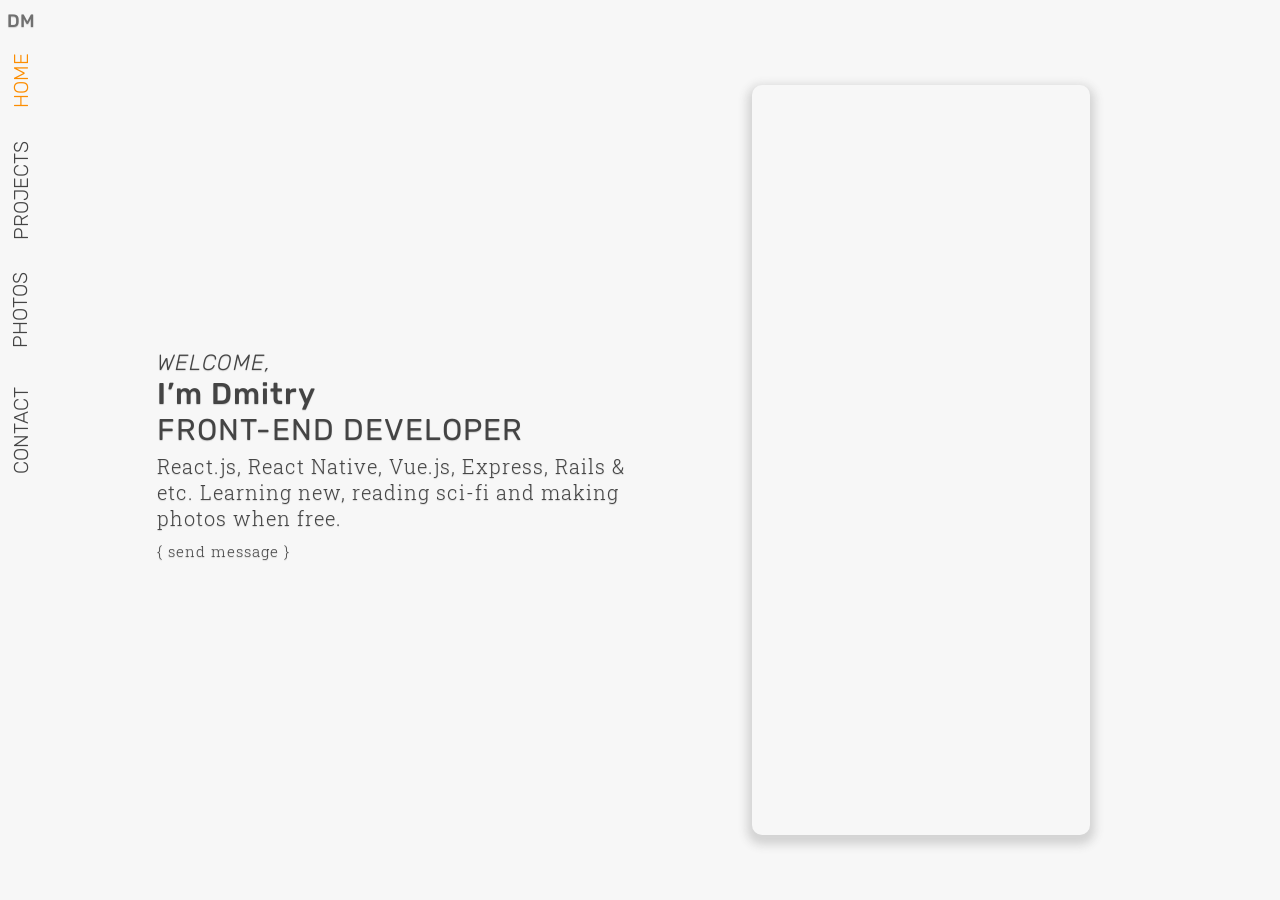
==== index.html @ 19568877 "v2 REVISION D - reporter address fix" ====
<!doctype html><html lang="en"><head><link rel="manifest" href="/manifest.json"/><meta charset="utf-8"/><meta http-equiv="X-UA-Compatible" content="IE=edge"/><meta name="theme-color" content="#F7F7F7"/><meta name="viewport" content="width=device-width,initial-scale=1"/><title>Dmitry Melnikov // home</title><meta name="description" content="Dmitry Melnikov, Front End Developer, web/mobile development using React, React Native, TypeScript, MongoDB, Ruby, Rails, Vue.js, SCSS & etc. Learning something new, reading and make photos when free."/><meta property="og:url" content="https://melnikov.dev"/><meta property="og:type" content="website"/><meta property="og:title" content="Dmitry Melnikov | Front End Developer"/><meta property="og:image" content="https://res.cloudinary.com/diciu4xpu/image/upload/v1565725004/home/v2/home__banner.jpg"/><meta property="og:description" content="Dmitry Melnikov, Front End Developer, web/mobile development using React, React Native, TypeScript, MongoDB, Ruby, Rails, Vue.js, SCSS & etc. Learning something new, reading and make photos when free."/><meta property="og:site_name" content="Dmitry Melnikov | Front End Developer"/><meta name="twitter:card" content="https://res.cloudinary.com/diciu4xpu/image/upload/v1565725004/home/v2/home__banner.jpg"/><meta name="twitter:site" content="@melnikov_dm"/><meta name="twitter:title" content="Dmitry Melnikov | Front End Developer"/><meta name="twitter:description" content="Dmitry Melnikov, Front End Developer, web/mobile development using React, React Native, TypeScript, MongoDB, Ruby, Rails, Vue.js, SCSS & etc. Learning something new, reading and make photos when free."/><meta name="twitter:creator" content="@melnikov_dm"/><meta name="twitter:image:src" content="https://res.cloudinary.com/diciu4xpu/image/upload/v1565725004/home/v2/home__banner.jpg"/><link rel="shortcut icon" href="https://res.cloudinary.com/diciu4xpu/image/upload/v1555406286/home/favicons/v2/favicon.ico"/><link rel="icon" type="image/x-icon" sizes="16x16 32x32" href="https://res.cloudinary.com/diciu4xpu/image/upload/v1555406286/home/favicons/v2/favicon.ico"/><link rel="icon" sizes="192x192" href="https://res.cloudinary.com/diciu4xpu/image/upload/v1555406286/home/favicons/v2/favicon-192.png"/><link rel="apple-touch-icon" sizes="180x180" href="https://res.cloudinary.com/diciu4xpu/image/upload/v1555406286/home/favicons/v2/favicon-180-precomposed.png"/><meta name="msapplication-TileColor" content="#FFFFFF"/><meta name="msapplication-TileImage" content="https://res.cloudinary.com/diciu4xpu/image/upload/v1555406286/home/favicons/v2/favicon-144-precomposed.png"/></head><body><noscript>This is a web app, that requires JavaScript to run. Please, enable it in your browser. Thank you.</noscript><div id="app"></div><script>!function(e){function r(r){for(var n,l,f=r[0],i=r[1],a=r[2],c=0,s=[];c<f.length;c++)l=f[c],Object.prototype.hasOwnProperty.call(o,l)&&o[l]&&s.push(o[l][0]),o[l]=0;for(n in i)Object.prototype.hasOwnProperty.call(i,n)&&(e[n]=i[n]);for(p&&p(r);s.length;)s.shift()();return u.push.apply(u,a||[]),t()}function t(){for(var e,r=0;r<u.length;r++){for(var t=u[r],n=!0,f=1;f<t.length;f++){var i=t[f];0!==o[i]&&(n=!1)}n&&(u.splice(r--,1),e=l(l.s=t[0]))}return e}var n={},o={1:0},u=[];function l(r){if(n[r])return n[r].exports;var t=n[r]={i:r,l:!1,exports:{}};return e[r].call(t.exports,t,t.exports,l),t.l=!0,t.exports}l.m=e,l.c=n,l.d=function(e,r,t){l.o(e,r)||Object.defineProperty(e,r,{enumerable:!0,get:t})},l.r=function(e){"undefined"!=typeof Symbol&&Symbol.toStringTag&&Object.defineProperty(e,Symbol.toStringTag,{value:"Module"}),Object.defineProperty(e,"__esModule",{value:!0})},l.t=function(e,r){if(1&r&&(e=l(e)),8&r)return e;if(4&r&&"object"==typeof e&&e&&e.__esModule)return e;var t=Object.create(null);if(l.r(t),Object.defineProperty(t,"default",{enumerable:!0,value:e}),2&r&&"string"!=typeof e)for(var n in e)l.d(t,n,function(r){return e[r]}.bind(null,n));return t},l.n=function(e){var r=e&&e.__esModule?function(){return e.default}:function(){return e};return l.d(r,"a",r),r},l.o=function(e,r){return Object.prototype.hasOwnProperty.call(e,r)},l.p="/";var f=this["webpackJsonphome-v2"]=this["webpackJsonphome-v2"]||[],i=f.push.bind(f);f.push=r,f=f.slice();for(var a=0;a<f.length;a++)r(f[a]);var p=i;t()}([])</script><script src="/static/js/2.93d5a03e.chunk.js"></script><script src="/static/js/main.2c1c235c.chunk.js"></script></body></html>
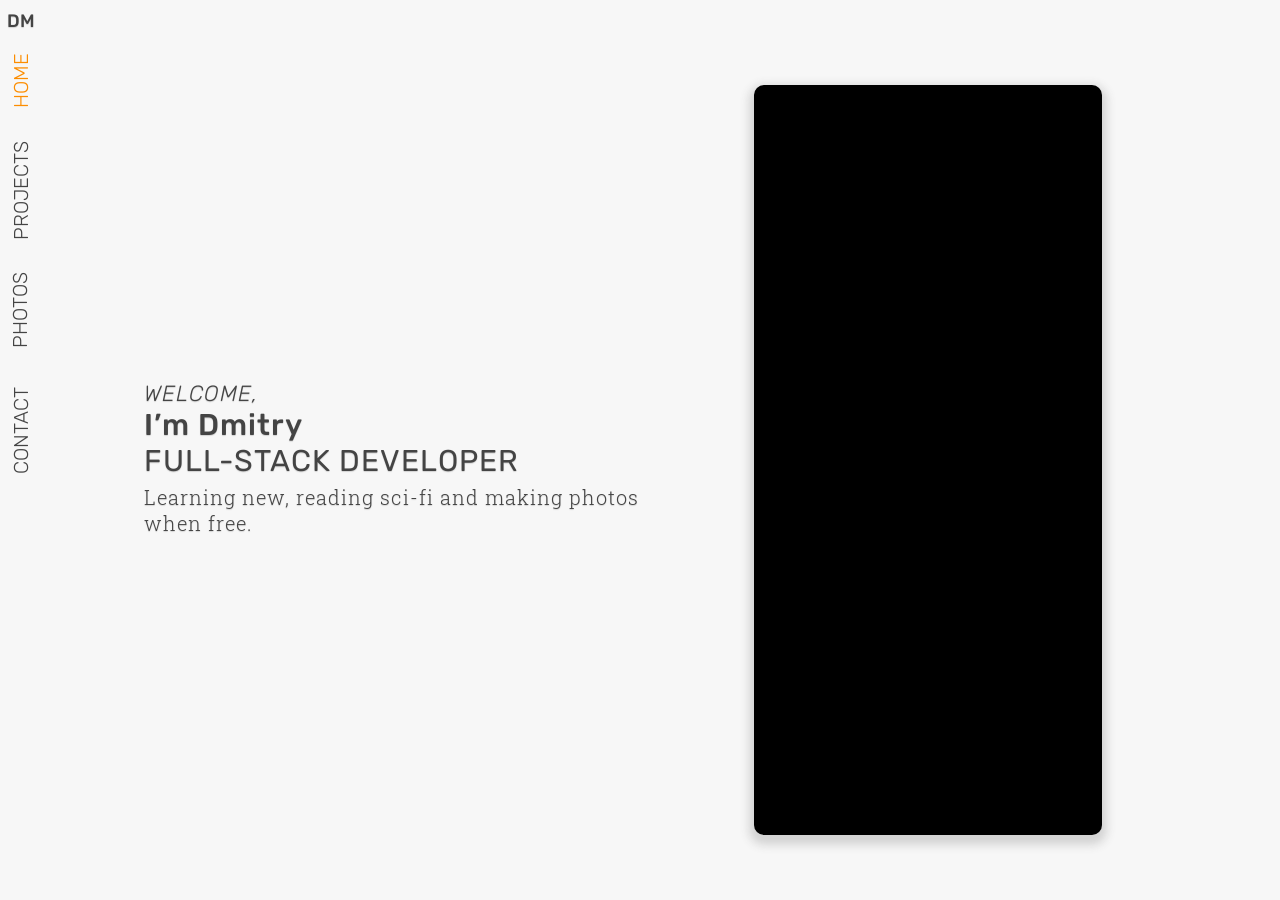
==== commit 000afcc8: "Update" ====
--- a/index.html
+++ b/index.html
@@ -1 +1,115 @@
-<!doctype html><html lang="en"><head><link rel="manifest" href="/manifest.json"/><meta charset="utf-8"/><meta http-equiv="X-UA-Compatible" content="IE=edge"/><meta name="theme-color" content="#F7F7F7"/><meta name="viewport" content="width=device-width,initial-scale=1"/><title>Dmitry Melnikov // home</title><meta name="description" content="Dmitry Melnikov, Front End Developer, web/mobile development using React, React Native, TypeScript, MongoDB, Ruby, Rails, Vue.js, SCSS & etc. Learning something new, reading and make photos when free."/><meta property="og:url" content="https://melnikov.dev"/><meta property="og:type" content="website"/><meta property="og:title" content="Dmitry Melnikov | Front End Developer"/><meta property="og:image" content="https://res.cloudinary.com/diciu4xpu/image/upload/v1565725004/home/v2/home__banner.jpg"/><meta property="og:description" content="Dmitry Melnikov, Front End Developer, web/mobile development using React, React Native, TypeScript, MongoDB, Ruby, Rails, Vue.js, SCSS & etc. Learning something new, reading and make photos when free."/><meta property="og:site_name" content="Dmitry Melnikov | Front End Developer"/><meta name="twitter:card" content="https://res.cloudinary.com/diciu4xpu/image/upload/v1565725004/home/v2/home__banner.jpg"/><meta name="twitter:site" content="@melnikov_dm"/><meta name="twitter:title" content="Dmitry Melnikov | Front End Developer"/><meta name="twitter:description" content="Dmitry Melnikov, Front End Developer, web/mobile development using React, React Native, TypeScript, MongoDB, Ruby, Rails, Vue.js, SCSS & etc. Learning something new, reading and make photos when free."/><meta name="twitter:creator" content="@melnikov_dm"/><meta name="twitter:image:src" content="https://res.cloudinary.com/diciu4xpu/image/upload/v1565725004/home/v2/home__banner.jpg"/><link rel="shortcut icon" href="https://res.cloudinary.com/diciu4xpu/image/upload/v1555406286/home/favicons/v2/favicon.ico"/><link rel="icon" type="image/x-icon" sizes="16x16 32x32" href="https://res.cloudinary.com/diciu4xpu/image/upload/v1555406286/home/favicons/v2/favicon.ico"/><link rel="icon" sizes="192x192" href="https://res.cloudinary.com/diciu4xpu/image/upload/v1555406286/home/favicons/v2/favicon-192.png"/><link rel="apple-touch-icon" sizes="180x180" href="https://res.cloudinary.com/diciu4xpu/image/upload/v1555406286/home/favicons/v2/favicon-180-precomposed.png"/><meta name="msapplication-TileColor" content="#FFFFFF"/><meta name="msapplication-TileImage" content="https://res.cloudinary.com/diciu4xpu/image/upload/v1555406286/home/favicons/v2/favicon-144-precomposed.png"/></head><body><noscript>This is a web app, that requires JavaScript to run. Please, enable it in your browser. Thank you.</noscript><div id="app"></div><script>!function(e){function r(r){for(var n,l,f=r[0],i=r[1],a=r[2],c=0,s=[];c<f.length;c++)l=f[c],Object.prototype.hasOwnProperty.call(o,l)&&o[l]&&s.push(o[l][0]),o[l]=0;for(n in i)Object.prototype.hasOwnProperty.call(i,n)&&(e[n]=i[n]);for(p&&p(r);s.length;)s.shift()();return u.push.apply(u,a||[]),t()}function t(){for(var e,r=0;r<u.length;r++){for(var t=u[r],n=!0,f=1;f<t.length;f++){var i=t[f];0!==o[i]&&(n=!1)}n&&(u.splice(r--,1),e=l(l.s=t[0]))}return e}var n={},o={1:0},u=[];function l(r){if(n[r])return n[r].exports;var t=n[r]={i:r,l:!1,exports:{}};return e[r].call(t.exports,t,t.exports,l),t.l=!0,t.exports}l.m=e,l.c=n,l.d=function(e,r,t){l.o(e,r)||Object.defineProperty(e,r,{enumerable:!0,get:t})},l.r=function(e){"undefined"!=typeof Symbol&&Symbol.toStringTag&&Object.defineProperty(e,Symbol.toStringTag,{value:"Module"}),Object.defineProperty(e,"__esModule",{value:!0})},l.t=function(e,r){if(1&r&&(e=l(e)),8&r)return e;if(4&r&&"object"==typeof e&&e&&e.__esModule)return e;var t=Object.create(null);if(l.r(t),Object.defineProperty(t,"default",{enumerable:!0,value:e}),2&r&&"string"!=typeof e)for(var n in e)l.d(t,n,function(r){return e[r]}.bind(null,n));return t},l.n=function(e){var r=e&&e.__esModule?function(){return e.default}:function(){return e};return l.d(r,"a",r),r},l.o=function(e,r){return Object.prototype.hasOwnProperty.call(e,r)},l.p="/";var f=this["webpackJsonphome-v2"]=this["webpackJsonphome-v2"]||[],i=f.push.bind(f);f.push=r,f=f.slice();for(var a=0;a<f.length;a++)r(f[a]);var p=i;t()}([])</script><script src="/static/js/2.93d5a03e.chunk.js"></script><script src="/static/js/main.2c1c235c.chunk.js"></script></body></html>+<!DOCTYPE html>
+<html lang="en">
+  <head>
+    <link rel="manifest" href="[data-uri]" />
+    <meta charset="utf-8" />
+    <meta http-equiv="X-UA-Compatible" content="IE=edge" />
+    <meta name="theme-color" content="#F7F7F7" />
+    <meta name="viewport" content="width=device-width,initial-scale=1.0" />
+    <title>Dmitry Melnikov // home</title>
+    <meta
+      name="description"
+      content="Dmitry Melnikov, Front End Developer, web/mobile development using React, React Native, TypeScript, MongoDB, Ruby, Rails, Vue.js, SCSS & etc. Learning something new, reading and make photos when free."
+    />
+    <meta property="og:url" content="https://melnikov.dev" />
+    <meta property="og:type" content="website" />
+    <meta property="og:title" content="Dmitry Melnikov | Front End Developer" />
+    <meta
+      property="og:image"
+      content="https://res.cloudinary.com/diciu4xpu/image/upload/v1565725004/home/v2/home__banner.jpg"
+    />
+    <meta
+      property="og:description"
+      content="Dmitry Melnikov, Front End Developer, web/mobile development using React, React Native, TypeScript, MongoDB, Ruby, Rails, Vue.js, SCSS & etc. Learning something new, reading and make photos when free."
+    />
+    <meta
+      property="og:site_name"
+      content="Dmitry Melnikov | Front End Developer"
+    />
+    <meta
+      name="twitter:card"
+      content="https://res.cloudinary.com/diciu4xpu/image/upload/v1565725004/home/v2/home__banner.jpg"
+    />
+    <meta name="twitter:site" content="@melnikov_dm" />
+    <meta
+      name="twitter:title"
+      content="Dmitry Melnikov | Front End Developer"
+    />
+    <meta
+      name="twitter:description"
+      content="Dmitry Melnikov, Front End Developer, web/mobile development using React, React Native, TypeScript, MongoDB, Ruby, Rails, Vue.js, SCSS & etc. Learning something new, reading and make photos when free."
+    />
+    <meta name="twitter:creator" content="@melnikov_dm" />
+    <meta
+      name="twitter:image:src"
+      content="https://res.cloudinary.com/diciu4xpu/image/upload/v1565725004/home/v2/home__banner.jpg"
+    />
+    <link
+      rel="shortcut icon"
+      href="https://res.cloudinary.com/diciu4xpu/image/upload/v1555406286/home/favicons/v2/favicon.ico"
+    />
+    <link
+      rel="icon"
+      type="image/x-icon"
+      sizes="16x16 32x32"
+      href="https://res.cloudinary.com/diciu4xpu/image/upload/v1555406286/home/favicons/v2/favicon.ico"
+    />
+    <link
+      rel="icon"
+      sizes="192x192"
+      href="https://res.cloudinary.com/diciu4xpu/image/upload/v1555406286/home/favicons/v2/favicon-192.png"
+    />
+    <link
+      rel="apple-touch-icon"
+      sizes="180x180"
+      href="https://res.cloudinary.com/diciu4xpu/image/upload/v1555406286/home/favicons/v2/favicon-180-precomposed.png"
+    />
+    <meta name="msapplication-TileColor" content="#FFFFFF" />
+    <meta
+      name="msapplication-TileImage"
+      content="https://res.cloudinary.com/diciu4xpu/image/upload/v1555406286/home/favicons/v2/favicon-144-precomposed.png"
+    />
+    <style>
+      :root {
+        font-size: 62.5%;
+      }
+
+      html {
+        scroll-behavior: smooth;
+        font-family: var(--font-sans);
+        -moz-osx-font-smoothing: grayscale;
+        color: var(--dark);
+        background-color: var(--white);
+      }
+      @media (prefers-color-scheme: dark) {
+        html {
+          background-color: var(--dark);
+          color: var(--white);
+        }
+      }
+
+      body {
+        margin: 0;
+      }
+    </style>
+    <script type="module" crossorigin src="/assets/index.e2f51747.js"></script>
+    <link rel="modulepreload" href="/assets/vendor.161d5fbf.js">
+    <link rel="stylesheet" href="/assets/index.86d0c240.css">
+  </head>
+  <body>
+    <noscript>
+      This is a web app, that requires JavaScript to run. Please, enable it in
+      your browser. Thank you.
+    </noscript>
+    <!-- Dmitry Melnikov, Front End Developer, web/mobile development using React, React Native, TypeScript, MongoDB, Ruby, Rails, Vue.js, SCSS & etc. Learning something new, reading and make photos when free.
+		Projects:
+		OurChange - A social app for citizens to communicate the issues to the municipality. Created for a client as an MVP, the app bears all the required features for posting illustrated mini-posts with optional solutions as well as votes. Municipality can post news, well as post notes to the users' posts, and users can reply to them. Desktop version for analytics, while opening the app from mobile gives full functionality ('react', 'redux', 'styled', 'node', 'express', 'mongo') - https://our-change.herokuapp.com/
+		Homepage SPA - At certain point faced the need to make a homepage, which will act as a business card and a showcase. It had to reflect... basically me. From the beginning the decision was made not to use templates and work out something different. The result - you are looking at it. The initial mockup was done in Sketch, the working mockup in HTML/CSS. As main tool I used Vue.js (+ Vuex) with SCSS. To simplify dev process, the project is using JSON file with all the data and links to images on Cloudinary. Favicon designed  in Affinity Designer, while the pack with manifest.json done with Image2icon app. Later if has been reworked from ground in React. Styled Components instead of SCSS and React Icons instead of Font Awesome. TypeScript, auto Dark Mode on macOS ('react', 'ts', 'styled', 'ricons') - https://github.com/d-mv/home-v2
+		Chaserz - The app was developed as a part of Le Wagon Bootcamp (batch #209) with my colleague Roni Talvi. It is a browser based race game for scooter owners which combines online and real-life experience. This project has been done as proof of concept. Main trick was to collect geodata from the racers at the server and broadcast it to them back, so each can see the position of others on the map. The initial design done in Figma, then mockup in HTML/CSS. Some graphics done in Affinity Designer/Photo. The technology used - Ruby, Rails, ActionCable, SCSS, MapBox API, GPS geopositioning and JS. ('ruby', 'rails', 'scss', 'mapbox', 'heroku') - https://github.com/d-mv/chaserz
+		The Newsletter - With too many bright colours, moving elements and over-use of font weights and sizes, rather hard to focus on the information.  Currently, as a proof of concept parser is set to work with Medium blogs, which are overloaded with large graphics and distracting elements. This has been a pet project from the beginning. Started as RoR and later with Hanami, with PostgreSQL and  later dropped them in favour of React/Redux and SCSS for front and Node.js with Express and MongoDB for back. In the process of further upgrade to TypeScript, rework of backend methods in favor of simplicity and speed, as well as a pending full overhaul of front ('react', 'redux', 'styled', 'ts', 'mongo', 'node', 'express', 'scss') - https://github.com/d-mv/newsletter-single
+	-->
+    <div id="root"></div>
+
+    
+  </body>
+</html>
--- a/assets/index.86d0c240.css
+++ b/assets/index.86d0c240.css
@@ -0,0 +1 @@
+.arrow_button__container{padding:0 .5rem;border-radius:.4rem;transition:var(--transition)}.arrow_button__container svg{width:2rem;height:2rem}.arrow_button__container:first-of-type{margin-inline-start:-.5rem;margin-inline-end:.5rem}.arrow_button__container:last-of-type{margin-inline-start:.5rem;margin-inline-end:-.5rem}@media (hover: hover){@media (prefers-color-scheme: dark){.arrow_button__container:hover{background-color:var(--white-trans);color:var(--dark)}}@media (prefers-color-scheme: light){.arrow_button__container:hover{background-color:var(--dark);color:var(--white)}}}.close_button__container{font:var(--text-button);color:var(--white-trans);text-shadow:var(--text-shadow)}.close_button__container:hover{color:#fff}.close_button__container:active{color:#fff;transform:scale(.97)}.contacts__container{display:flex;flex-direction:row;flex-wrap:wrap;justify-content:center;align-items:center;width:80%}.contacts__column{display:flex;flex-direction:column;justify-content:center;align-items:center;height:100%;padding:1rem;margin:0 1rem}@media (max-width: 999px){.contacts__column{width:80%}}@media (max-width: 899px){.contacts__column{width:90%}}@media (max-width: 699px){.contacts__column{width:100%;height:inherit}}.contacts__line{align-items:center;animation-duration:1s;animation-fill-mode:forwards;animation-name:appear;background-color:var(--light-grey);border-bottom:2px solid var(--light-grey);border-radius:.4rem;cursor:pointer;display:flex;justify-content:flex-start;margin:.5rem 0;opacity:0;padding:1rem 2rem;text-decoration:none;width:100%}.contacts__line svg{color:var(--dark);height:3rem;width:3rem;text-shadow:var(--text-shadow)}@media (prefers-color-scheme: dark) and (min-width: 500px){.contacts__line:hover{border-bottom:2px solid var(--accent);box-shadow:var(--shadow-plank-DM)}}@media (prefers-color-scheme: light) and (min-width: 500px){.contacts__line:hover{border-bottom:2px solid var(--dark);box-shadow:var(--shadow-plank)}}@media (prefers-color-scheme: dark) and (max-width: 499px){.contacts__line:active{border-bottom:2px solid var(--accent);box-shadow:var(--shadow-plank-DM)}}@media (prefers-color-scheme: light) and (max-width: 499px){.contacts__line:active{border-bottom:2px solid var(--dark);box-shadow:var(--shadow-plank)}}.contacts__line_label{margin-inline-start:2rem;font:var(--contact);color:var(--dark);text-shadow:var(--text-shadow)}.home_content{display:flex;flex-direction:row;flex-wrap:wrap;justify-content:center;align-items:center;width:100%}.home_column{display:flex;flex-direction:column;justify-content:center;align-items:center;height:100%;padding:1rem;margin:0 1rem;width:40%}@media (max-width: 749px){.home_column{padding:1rem 0}}@media (max-width: 649px){.home_column{width:100%;height:inherit;padding:1rem 3rem}}.home_photo{width:70%;background-color:#fff;background-size:cover;user-select:none;background-color:#000;border-radius:1rem;filter:grayscale(1);max-width:0;animation:stretch .5s ease-in-out .3s forwards,shadowDropDM .5s ease-in-out .3s forwards}.home_photo:hover{filter:grayscale(0)}@media (prefers-color-scheme: light){.home_photo{animation:stretch .5s ease-in-out .3s forwards,shadowDrop .5s ease-in-out .3s forwards}.home_photo:hover{box-shadow:var(--shadow-hover)}}@media (max-width: 999px){.home_photo{width:80%}}@media (max-width: 899px){.home_photo{width:90%}}@media (max-width: 699px){.home_photo{width:100%}}@media (max-width: 649px){.home_photo{width:50%}}@media (max-width: 599px){.home_photo{width:90%}}@media (max-width: 499px){.home_photo{width:90%}}@media (max-width: 399px){.home_photo{width:80%}}@media (max-width: 349px){.home_photo{width:100%}}.logo_container{position:fixed;left:.5rem;top:.8rem;padding:.2rem;z-index:5;user-select:none;font-size:0;font-weight:500;font-family:var(--font-sans);text-shadow:var(--text-shadow);animation:fontTo18 .5s ease-in-out 1s forwards,appear 1.5s ease-in-out 1s forwards}.logo_container:before{content:"";z-index:-1;position:absolute;inset:0;background-color:var(--grey);transform-origin:center bottom;transform:scaleY(0);transition:transform .7s ease-in-out}.logo_text_underlined{text-decoration:underline}@media (hover: hover){.logo_container:hover{text-shadow:none;color:var(--white);cursor:pointer}.logo_container:hover:before{transform-origin:center top;transform:scaleY(1)}}.home_p{font-family:var(--font-sans);letter-spacing:.1rem;text-shadow:var(--text-shadow);user-select:none}.home_h1{font-size:2.2rem;font-weight:300;font-style:italic}.home_h2{font-size:3rem;font-weight:500}.home_h3{font-size:3rem}.home_h4{font-family:var(--font-serif);margin:.5rem 0;font-size:2rem;font-weight:300}.home_h5{font-family:var(--font-serif);margin:1rem 0;font-size:1.5rem;font-weight:300;cursor:pointer}@media (max-width: 499px){.home_h1{font-size:1.8rem}.home_h2,.home_h3{font-size:2.2rem}.home_h4{font-size:1.8rem}}nav{display:flex;position:fixed;top:3rem;left:-3rem;flex-direction:column;justify-content:space-between;align-items:center;z-index:2;transform:translate(-100%);animation-duration:.5s;animation-fill-mode:forwards;animation-name:unHide,appear;animation-delay:1s}.nav_animation_mobile{animation-delay:0s}@media (max-width: 499px){nav{top:3.9rem;left:0;border-radius:0 .4rem .4rem 0;background-color:var(--dark-modal)}}.nav_box{width:10rem;height:12rem;display:flex;justify-content:center;align-items:center}.nav_button{font:var(--h1);padding:2rem 1rem;background-color:transparent;transform:rotate(-90deg);transition:var(--transition-slow);cursor:pointer;outline:none}.nav_button_active{color:var(--accent)}@media (hover: hover) and (min-width: 500px){.nav_button:hover{transform:none;height:80%;width:250%;padding-left:10rem;padding-right:2rem;background-color:var(--white80);border-radius:0 .4rem .4rem 0}}@media (max-width: 499px){.nav_box{width:13rem;height:5rem;justify-content:flex-start}.nav_button{padding:1rem;transform:none;color:var(--white)}}.photo_banner__container{height:75%;width:100%;display:flex;flex-direction:column;justify-content:flex-end;align-items:flex-end;background-color:#fff;background-size:cover;user-select:none;background-color:#000;border-radius:1rem;box-shadow:var(--shadow)}@media (prefers-color-scheme: light){.photo_banner__container{animation:shadowDrop .5s ease-in-out 0s forwards,stretch .5s ease-in-out 0s forwards}}@media (prefers-color-scheme: dark){.photo_banner__container{animation:shadowDropDM .5s ease-in-out 0s forwards,stretch .5s ease-in-out 0s forwards}}.photo_banner__details{display:flex;flex-direction:column;width:100%;align-self:flex-end;background-color:var(--black30);padding:.5rem 0;border-radius:0 0 1rem 1rem}.photo_banner__details p{color:var(--white)}.photo_banner__title{font:var(--title);padding:.5rem 1rem .1rem;letter-spacing:.1rem}.photo_banner__location{font:var(--location);padding:.1rem 1rem .5rem}.photo_belt__card{height:100%;width:100%;opacity:0;display:flex;flex-direction:column;justify-content:flex-end;align-items:flex-end;user-select:none;background-color:#000;box-shadow:var(--shadow);animation:appear 1s ease-in-out .5s forwards;transition:var(--transition)}.photo_belt__card:first-of-type{margin-left:0}.photo_belt__card:last-of-type{margin-right:0}.photo_belt__card:hover{filter:grayscale(0)}@media (min-width: 500px){.photo_belt__card{border-radius:.4rem;margin:0 1rem;filter:grayscale(1)}}@media (prefers-color-scheme: light){.photo_belt__card:hover{box-shadow:var(--shadow-active)}}@media (prefers-color-scheme: dark){.photo_belt__card:hover{box-shadow:var(--shadow-active-DM)}}.photo_belt__container{height:20%;width:100%;margin-top:3%;display:flex;flex-direction:row}.photos__container{display:flex;flex-direction:column;justify-content:center;align-items:center;width:90%}.project__container{position:fixed;top:0;width:100%;height:inherit;background-color:var(--dark-modal);display:flex;flex-direction:column;justify-content:space-around;align-items:center;z-index:10}.project__content{display:flex;justify-content:center;align-items:center;height:inherit}@media (min-width: 800px){.project__content{flex-direction:row;flex-wrap:wrap}}@media (max-width: 799px){.project__content{flex-direction:column-reverse}}.project__column{display:flex;flex-direction:column;justify-content:center;align-items:center;height:inherit;margin:0 1rem}@media (max-width: 799px){.project__column{width:90%;min-height:50%}}.project__description{font:var(--p);color:var(--white);letter-spacing:.1rem;user-select:none;overflow:hidden;line-height:2.2rem;overflow:auto;opacity:0;animation:appear 1s ease-in-out 0s forwards}@media (prefers-color-scheme: light){.project__description{text-shadow:var(--text-shadow)}}@media (prefers-color-scheme: dark){.project__description{text-shadow:var(--text-shadow-DM)}}@media (max-height: 700px){.project__description{font-size:1.4rem}}@media (max-height: 600px){.project__description{font-size:1.3rem}}@media (max-height: 560px){.project__description{font-size:1.2rem}}@media (max-height: 470px){.project__description{font-size:1.1rem}}.project__photo{height:100%;width:100%;background-color:#fff;background-size:contain;user-select:none;background-color:#000;opacity:0;animation:appear 1.5s ease-in-out 1s forwards}.project_card__container{background-color:var(--white);border-radius:.7rem;display:flex;filter:grayscale(1);flex-direction:column;flex-wrap:nowrap;margin:2rem;transition:var(--transition);width:30rem}@media (min-width: 500px){.project_card__container:hover{filter:grayscale(0);transform:scale(1.01);box-shadow:var(--shadow-hover)}.project_card__container div{border-color:var(--accent)}}.project_card__container:active{transform:scale(.99);box-shadow:var(--shadow-active)}@media (prefers-color-scheme: light){.project_card__container{animation:shadowDrop .5s ease-in-out 0s forwards}}@media (prefers-color-scheme: dark){.project_card__container{animation:shadowDropDM .5s ease-in-out 0s forwards}}.project_card__photo{height:22rem;width:100%;border-radius:.7rem .7rem 0 0}.project_card__border{height:.01rem;margin-top:-.1rem;align-self:center;width:100%;max-width:0%;border-top:.2rem solid var(--grey);animation:stretch .5s ease-in-out 1s forwards}.project_card__title{margin:1rem;font:var(--h2);text-shadow:var(--text-shadow);user-select:none}.project_header__container{display:flex;justify-content:flex-start;flex-direction:row;width:100%;flex-wrap:nowrap;align-items:center;max-width:0;animation:stretch95 .5s ease-in-out 0s forwards}.project_header__title{margin:1rem 0;width:fit-content;font:var(--h3);color:var(--white);user-select:none;align-self:flex-start;white-space:nowrap}@media (prefers-color-scheme: light){.project_header__title{text-shadow:var(--text-shadow)}}@media (prefers-color-scheme: dark){.project_header__title{text-shadow:var(--text-shadow-DM)}}.project_header__line{height:.1rem;background-color:var(--white-trans);width:100%;margin:0 4rem}.project_links__container{display:flex;flex-direction:row;flex-wrap:wrap;justify-content:space-around;align-items:center;user-select:none}.project_links__link{cursor:pointer;color:var(--white);font:var(--link);letter-spacing:.5rem;text-shadow:var(--text-shadow);margin:.5rem 1rem;text-transform:uppercase;padding:1rem;border-width:1px;border-style:solid;border-radius:.7rem}@media (prefers-color-scheme: light){.project_links__link{border-color:var(--dark);text-shadow:var(--text-shadow)}}@media (prefers-color-scheme: dark){.project_links__link{border-color:var(--grey);text-shadow:var(--text-shadow-DM)}}@media (max-height: 700px){.project_links__link{font-size:1rem;padding:1rem}}@media (max-height: 600px){.project_links__link{font-size:.8rem;padding:.8rem}}@media (max-height: 560px){.project_links__link{font-size:.7rem;padding:.7rem}}@media (max-height: 470px){.project_links__link{font-size:.6rem;padding:.6rem}}.projects_container{display:flex;flex-direction:row;flex-wrap:wrap;justify-content:center;align-items:center;height:inherit}.projects_modal_is_open{overflow:hidden}.tech_stack__container{display:flex;flex-direction:row;flex-wrap:wrap;justify-content:center;align-items:center;margin:0 0 1rem;user-select:none;padding:1rem;border-radius:.3rem;background-color:var(--white-trans);opacity:0;animation:appear .3s ease-in-out 0s forwards;width:fit-content}.tech_stack__container div{margin:.5rem}.tech_stack__container div:first-of-type{margin:0}.tech_stack__icon{height:2.8rem;width:2.8rem;opacity:0;background-size:contain;object-fit:contain;user-select:none;background-color:#0000;animation-duration:1s;animation-fill-mode:forwards;animation-name:appear}@media (max-height: 700px){.tech_stack__icon{height:2.3rem;width:2.3rem}}@media (max-height: 600px){.tech_stack__icon{height:2.1rem;width:2.1rem}}@media (max-height: 560px){.tech_stack__icon{height:1.9rem;width:1.9rem}}@media (max-height: 470px){.tech_stack__icon{height:1.5rem;width:1.5rem}}.app_container{height:100%;width:100%;display:flex;justify-content:center;padding:2rem 0}main{position:absolute;top:0;right:0;bottom:0;display:flex;justify-content:center}@media (max-width: 499px){main{left:0;padding:2.5rem 0}}@media (min-width: 500px){main{left:4rem;padding:2rem 0}}:root{--white: rgb(247, 247, 247);--white-trans: rgba(247, 247, 247, .5);--white80: rgba(247, 247, 247, .8);--dark: #444;--grey: #707070;--dark-shadow: rgba(68, 68, 68, .2);--dark-shadow-DM: rgba(0, 0, 0, .2);--dark30: rgba(68, 68, 68, .3);--dark30DM: rgba(0, 0, 0, .3);--black30: rgba(0, 0, 0, .3);--dark-modal: rgba(68, 68, 68, .9);--accent: #fc8d01;--light-grey: #efefef;--font-sans: Rubik, Helvetica, Arial, sans-serif;--font-serif: Roboto Slab, Times New Roman, serif;--h1: normal 300 2rem var(--font-sans);--h2: normal 400 1.8rem var(--font-sans);--h3: normal 500 2.6rem var(--font-sans);--p: normal 300 1.5rem var(--font-serif);--contact: normal 300 1.8rem var(--font-sans);--link: normal 300 1.2rem var(--font-sans);--text-button: italic 300 1.3rem var(--font-serif);--title: normal 400 1.8rem var(--font-serif);--location: italic 300 1.6rem var(--font-sans);--shadow: 0 .5rem 1rem .5rem var(--dark-shadow);--shadowDM: 0 .5rem 1rem .5rem var(--dark-shadow-DM);--shadow-active: 0 .3rem .8rem .5rem var(--dark30);--shadow-active-DM: 0 .3rem .8rem .5rem var(--dark30DM);--shadow-hover: 0 .3rem 2rem .5rem var(--dark30);--text-shadow: 0 .1rem .1rem var(--dark-shadow);--text-shadow-DM: 0 .1rem .1rem var(--dark-shadow-DM);--shadow-plank: 0 .1rem .5rem .1rem var(--dark-shadow);--shadow-plank-DM: 0 .1rem .5rem .1rem var(--dark-shadow-DM);--transition: all .3s cubic-bezier(.42, 0, .58, 1);--transition-slow: all .7s cubic-bezier(.42, 0, .58, 1)}button{appearance:none;background:none;padding:0;margin:0;border-width:0;text-align:center;cursor:pointer;outline:none;color:var(--dark)}p{margin:0;padding:0;margin-block-start:0;margin-block-end:0;color:var(--dark)}@media (prefers-color-scheme: dark){button,p{color:var(--white)}}@keyframes stretch{0%{max-width:0%}to{max-width:100%}}@keyframes stretch95{0%{max-width:0%}to{max-width:95%}}@keyframes shadowDrop{0%{box-shadow:0 0 #000}to{box-shadow:var(--shadow)}}@keyframes shadowDropDM{0%{box-shadow:0 0 #000}to{box-shadow:var(--shadowDM)}}@keyframes fontTo18{0%{font-size:0}to{font-size:1.8rem}}@keyframes appear{0%{opacity:0}to{opacity:1}}@keyframes unHide{0%{transform:translate(-100%)}to{transform:translate(0)}}.underline{position:relative}.underline:before{content:"";position:absolute;left:50%;bottom:0;width:100%;height:2px;background-color:var(--accent);transform-origin:center;transform:translate(-50%) scaleX(0);transition:transform .3s ease-in-out}.underline:hover:before{transform:translate(-50%) scaleX(1)}@media (prefers-color-scheme: dark){.underline{background-color:var(--accent)}}.data_section{display:flex;flex-direction:column;width:100%;align-self:flex-end;background-color:var(--black30);color:var(--white);padding:.5rem 0;border-radius:0 0 1rem 1rem}.title_section{padding:.5rem 1rem .1rem;letter-spacing:.1rem}.location_section{padding:.1rem 1rem .5rem}
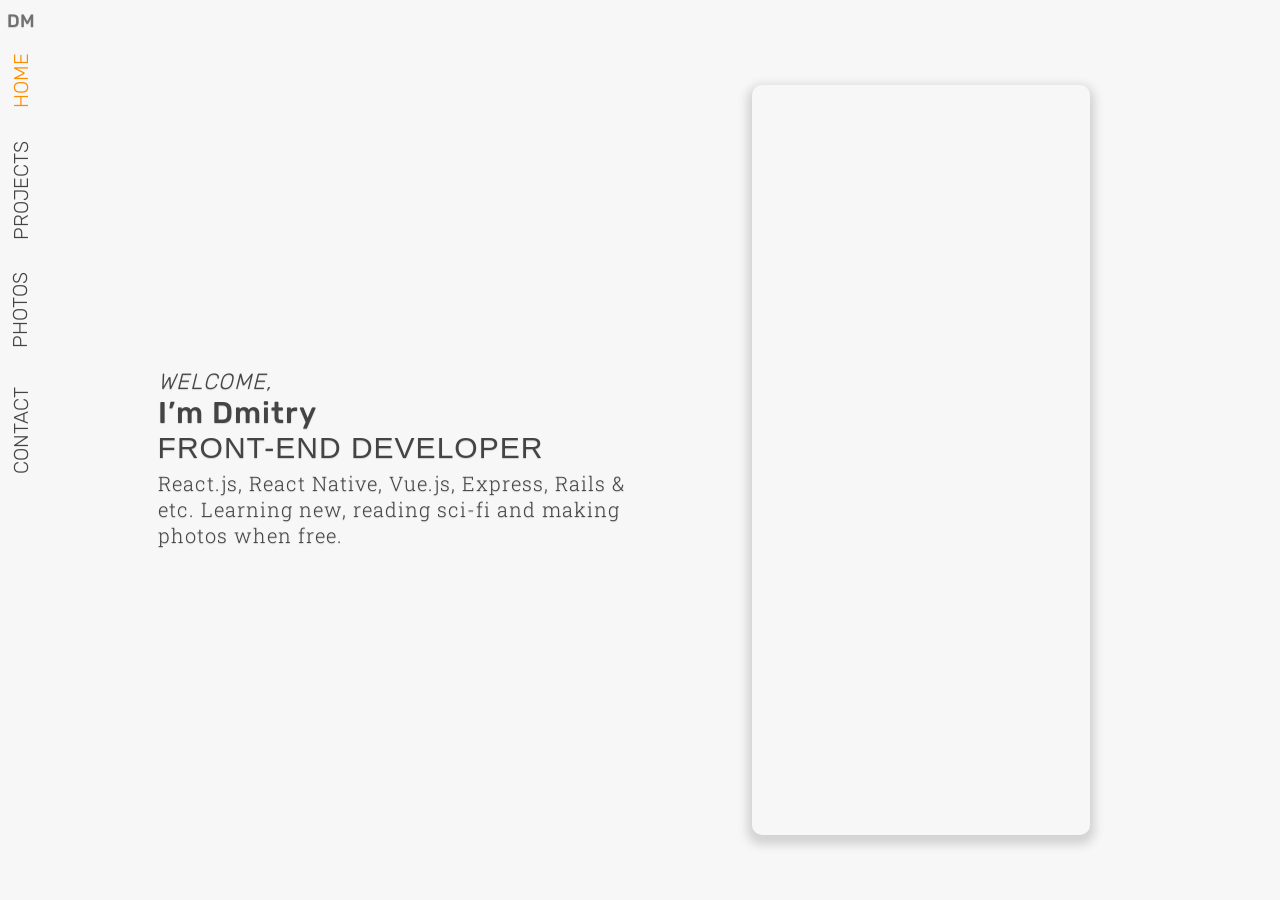
==== commit 2faa8668: "v2.5 REVISION A" ====
--- a/index.html
+++ b/index.html
@@ -1,115 +1,75 @@
-<!DOCTYPE html>
+<!doctype html>
 <html lang="en">
-  <head>
-    <link rel="manifest" href="[data-uri]" />
-    <meta charset="utf-8" />
-    <meta http-equiv="X-UA-Compatible" content="IE=edge" />
-    <meta name="theme-color" content="#F7F7F7" />
-    <meta name="viewport" content="width=device-width,initial-scale=1.0" />
-    <title>Dmitry Melnikov // home</title>
-    <meta
-      name="description"
-      content="Dmitry Melnikov, Front End Developer, web/mobile development using React, React Native, TypeScript, MongoDB, Ruby, Rails, Vue.js, SCSS & etc. Learning something new, reading and make photos when free."
-    />
-    <meta property="og:url" content="https://melnikov.dev" />
-    <meta property="og:type" content="website" />
-    <meta property="og:title" content="Dmitry Melnikov | Front End Developer" />
-    <meta
-      property="og:image"
-      content="https://res.cloudinary.com/diciu4xpu/image/upload/v1565725004/home/v2/home__banner.jpg"
-    />
-    <meta
-      property="og:description"
-      content="Dmitry Melnikov, Front End Developer, web/mobile development using React, React Native, TypeScript, MongoDB, Ruby, Rails, Vue.js, SCSS & etc. Learning something new, reading and make photos when free."
-    />
-    <meta
-      property="og:site_name"
-      content="Dmitry Melnikov | Front End Developer"
-    />
-    <meta
-      name="twitter:card"
-      content="https://res.cloudinary.com/diciu4xpu/image/upload/v1565725004/home/v2/home__banner.jpg"
-    />
-    <meta name="twitter:site" content="@melnikov_dm" />
-    <meta
-      name="twitter:title"
-      content="Dmitry Melnikov | Front End Developer"
-    />
-    <meta
-      name="twitter:description"
-      content="Dmitry Melnikov, Front End Developer, web/mobile development using React, React Native, TypeScript, MongoDB, Ruby, Rails, Vue.js, SCSS & etc. Learning something new, reading and make photos when free."
-    />
-    <meta name="twitter:creator" content="@melnikov_dm" />
-    <meta
-      name="twitter:image:src"
-      content="https://res.cloudinary.com/diciu4xpu/image/upload/v1565725004/home/v2/home__banner.jpg"
-    />
-    <link
-      rel="shortcut icon"
-      href="https://res.cloudinary.com/diciu4xpu/image/upload/v1555406286/home/favicons/v2/favicon.ico"
-    />
-    <link
-      rel="icon"
-      type="image/x-icon"
-      sizes="16x16 32x32"
-      href="https://res.cloudinary.com/diciu4xpu/image/upload/v1555406286/home/favicons/v2/favicon.ico"
-    />
-    <link
-      rel="icon"
-      sizes="192x192"
-      href="https://res.cloudinary.com/diciu4xpu/image/upload/v1555406286/home/favicons/v2/favicon-192.png"
-    />
-    <link
-      rel="apple-touch-icon"
-      sizes="180x180"
-      href="https://res.cloudinary.com/diciu4xpu/image/upload/v1555406286/home/favicons/v2/favicon-180-precomposed.png"
-    />
-    <meta name="msapplication-TileColor" content="#FFFFFF" />
-    <meta
-      name="msapplication-TileImage"
-      content="https://res.cloudinary.com/diciu4xpu/image/upload/v1555406286/home/favicons/v2/favicon-144-precomposed.png"
-    />
-    <style>
-      :root {
-        font-size: 62.5%;
-      }
-
-      html {
-        scroll-behavior: smooth;
-        font-family: var(--font-sans);
-        -moz-osx-font-smoothing: grayscale;
-        color: var(--dark);
-        background-color: var(--white);
-      }
-      @media (prefers-color-scheme: dark) {
-        html {
-          background-color: var(--dark);
-          color: var(--white);
-        }
-      }
-
-      body {
-        margin: 0;
-      }
-    </style>
-    <script type="module" crossorigin src="/assets/index.e2f51747.js"></script>
-    <link rel="modulepreload" href="/assets/vendor.161d5fbf.js">
-    <link rel="stylesheet" href="/assets/index.86d0c240.css">
-  </head>
-  <body>
-    <noscript>
-      This is a web app, that requires JavaScript to run. Please, enable it in
-      your browser. Thank you.
-    </noscript>
-    <!-- Dmitry Melnikov, Front End Developer, web/mobile development using React, React Native, TypeScript, MongoDB, Ruby, Rails, Vue.js, SCSS & etc. Learning something new, reading and make photos when free.
-		Projects:
-		OurChange - A social app for citizens to communicate the issues to the municipality. Created for a client as an MVP, the app bears all the required features for posting illustrated mini-posts with optional solutions as well as votes. Municipality can post news, well as post notes to the users' posts, and users can reply to them. Desktop version for analytics, while opening the app from mobile gives full functionality ('react', 'redux', 'styled', 'node', 'express', 'mongo') - https://our-change.herokuapp.com/
-		Homepage SPA - At certain point faced the need to make a homepage, which will act as a business card and a showcase. It had to reflect... basically me. From the beginning the decision was made not to use templates and work out something different. The result - you are looking at it. The initial mockup was done in Sketch, the working mockup in HTML/CSS. As main tool I used Vue.js (+ Vuex) with SCSS. To simplify dev process, the project is using JSON file with all the data and links to images on Cloudinary. Favicon designed  in Affinity Designer, while the pack with manifest.json done with Image2icon app. Later if has been reworked from ground in React. Styled Components instead of SCSS and React Icons instead of Font Awesome. TypeScript, auto Dark Mode on macOS ('react', 'ts', 'styled', 'ricons') - https://github.com/d-mv/home-v2
-		Chaserz - The app was developed as a part of Le Wagon Bootcamp (batch #209) with my colleague Roni Talvi. It is a browser based race game for scooter owners which combines online and real-life experience. This project has been done as proof of concept. Main trick was to collect geodata from the racers at the server and broadcast it to them back, so each can see the position of others on the map. The initial design done in Figma, then mockup in HTML/CSS. Some graphics done in Affinity Designer/Photo. The technology used - Ruby, Rails, ActionCable, SCSS, MapBox API, GPS geopositioning and JS. ('ruby', 'rails', 'scss', 'mapbox', 'heroku') - https://github.com/d-mv/chaserz
-		The Newsletter - With too many bright colours, moving elements and over-use of font weights and sizes, rather hard to focus on the information.  Currently, as a proof of concept parser is set to work with Medium blogs, which are overloaded with large graphics and distracting elements. This has been a pet project from the beginning. Started as RoR and later with Hanami, with PostgreSQL and  later dropped them in favour of React/Redux and SCSS for front and Node.js with Express and MongoDB for back. In the process of further upgrade to TypeScript, rework of backend methods in favor of simplicity and speed, as well as a pending full overhaul of front ('react', 'redux', 'styled', 'ts', 'mongo', 'node', 'express', 'scss') - https://github.com/d-mv/newsletter-single
-	-->
-    <div id="root"></div>
-
-    
-  </body>
+	<head>
+		<meta charset="utf-8" />
+		<meta http-equiv="X-UA-Compatible" content="IE=edge" />
+		<meta name="theme-color" content="#F7F7F7" />
+		<meta name="viewport" content="width=device-width,initial-scale=1.0" />
+		<title>Dmitry Melnikov // home</title>
+		<meta
+			name="description"
+			content="Dmitry Melnikov, Front End Developer, web/mobile development using React, React Native, TypeScript, MongoDB, Ruby, Rails, Vue.js, SCSS & etc. Learning something new, reading and make photos when free."
+		/>
+		<meta property="og:url" content="https://melnikov.dev" />
+		<meta property="og:type" content="website" />
+		<meta property="og:title" content="Dmitry Melnikov | Front End Developer" />
+		<meta
+			property="og:image"
+			content="https://res.cloudinary.com/diciu4xpu/image/upload/v1565725004/home/v2/home__banner.jpg"
+		/>
+		<meta
+			property="og:description"
+			content="Dmitry Melnikov, Front End Developer, web/mobile development using React, React Native, TypeScript, MongoDB, Ruby, Rails, Vue.js, SCSS & etc. Learning something new, reading and make photos when free."
+		/>
+		<meta property="og:site_name" content="Dmitry Melnikov | Front End Developer" />
+		<meta
+			name="twitter:card"
+			content="https://res.cloudinary.com/diciu4xpu/image/upload/v1565725004/home/v2/home__banner.jpg"
+		/>
+		<meta name="twitter:site" content="@melnikov_dm" />
+		<meta name="twitter:title" content="Dmitry Melnikov | Front End Developer" />
+		<meta
+			name="twitter:description"
+			content="Dmitry Melnikov, Front End Developer, web/mobile development using React, React Native, TypeScript, MongoDB, Ruby, Rails, Vue.js, SCSS & etc. Learning something new, reading and make photos when free."
+		/>
+		<meta name="twitter:creator" content="@melnikov_dm" />
+		<meta
+			name="twitter:image:src"
+			content="https://res.cloudinary.com/diciu4xpu/image/upload/v1565725004/home/v2/home__banner.jpg"
+		/>
+		<link
+			rel="shortcut icon"
+			href="https://res.cloudinary.com/diciu4xpu/image/upload/v1555406286/home/favicons/v2/favicon.ico"
+		/>
+		<link
+			rel="icon"
+			type="image/x-icon"
+			sizes="16x16 32x32"
+			href="https://res.cloudinary.com/diciu4xpu/image/upload/v1555406286/home/favicons/v2/favicon.ico"
+		/>
+		<link
+			rel="icon"
+			sizes="192x192"
+			href="https://res.cloudinary.com/diciu4xpu/image/upload/v1555406286/home/favicons/v2/favicon-192.png"
+		/>
+		<link
+			rel="apple-touch-icon"
+			sizes="180x180"
+			href="https://res.cloudinary.com/diciu4xpu/image/upload/v1555406286/home/favicons/v2/favicon-180-precomposed.png"
+		/>
+		<meta name="msapplication-TileColor" content="#FFFFFF" />
+		<meta
+			name="msapplication-TileImage"
+			content="https://res.cloudinary.com/diciu4xpu/image/upload/v1555406286/home/favicons/v2/favicon-144-precomposed.png"
+		/>
+		<script type="module" crossorigin src="/assets/index-xNjErQ74.js"></script>
+		<link rel="stylesheet" crossorigin href="/assets/index-DG8daZym.css">
+	</head>
+	<body>
+		<noscript>
+			This is a web app, that requires JavaScript to run. Please, enable it in your
+			browser. Thank you.
+		</noscript>
+		<div id="app"></div>
+	</body>
 </html>
--- a/assets/index-DG8daZym.css
+++ b/assets/index-DG8daZym.css
@@ -0,0 +1 @@
+._paragraph_kzawt_1{margin:0;padding:0;margin-block-start:0;margin-block-end:0;color:var(--color-dark);font-family:var(--font-sans);letter-spacing:.1rem;text-shadow:var(--text-shadow);-webkit-user-select:none;user-select:none}@media(prefers-color-scheme:dark){._paragraph_kzawt_1{color:var(--color-white)}}._h1_kzawt_18{font-size:2.2rem;font-weight:300;font-style:italic}@media(max-width:499px){._h1_kzawt_18{font-size:1.8rem}}._h2_kzawt_29{font-size:3rem;font-weight:500}@media(max-width:499px){._h2_kzawt_29{font-size:2.2rem}}._h3_kzawt_39{font-size:3rem}@media(max-width:499px){._h3_kzawt_39{font-size:2.2rem}}._h4_kzawt_48{font-family:var(--font-serif);margin:.5rem 0;font-size:2rem;font-weight:300}@media(max-width:499px){._h4_kzawt_48{font-size:1.8rem}}._h5_kzawt_60{font-family:var(--font-serif);margin:1rem 0;font-size:1.5rem;font-weight:300;cursor:pointer}@keyframes _appear_17d6o_1{0%{opacity:0}to{opacity:1}}@keyframes _stretch_17d6o_1{0%{max-width:0%}to{max-width:100%}}@keyframes _stretch95_17d6o_1{0%{max-width:0%}to{max-width:95%}}@keyframes _shadowDrop_17d6o_1{0%{box-shadow:0 0 #0000}to{box-shadow:var(--shadow)}}@keyframes _shadowDropDM_17d6o_1{0%{box-shadow:0 0 #0000}to{box-shadow:var(--shadow-dm)}}@keyframes _fontTo18_17d6o_1{0%{font-size:0}to{font-size:1.8rem}}@keyframes _unHide_17d6o_1{0%{transform:translate(-100%)}to{transform:translate(0)}}._content_17d6o_3{display:flex;flex-direction:row;flex-wrap:wrap;justify-content:center;align-items:center}._column_17d6o_11{display:flex;flex-direction:column;justify-content:center;align-items:center;height:100%;padding:1rem;margin:0 1rem;width:40%}@media(max-width:749px){._column_17d6o_11{padding:1rem 0}}@media(max-width:649px){._column_17d6o_11{width:100%;height:inherit;padding:1rem 3rem}}._photo_17d6o_31{height:calc(100vh / 1.2);width:70%;background-position:center center;background-repeat:no-repeat;background-size:cover;background-color:#0000;-webkit-user-select:none;user-select:none;border-radius:1rem;filter:grayscale(1);max-width:0;animation-name:_stretch_17d6o_1,_shadowDropDM_17d6o_1;animation-duration:.5s;animation-timing-function:ease-in-out;animation-delay:.3s;animation-fill-mode:forwards}@media(prefers-color-scheme:light){._photo_17d6o_31{animation-name:_stretch_17d6o_1,_shadowDrop_17d6o_1;animation-duration:.5s;animation-timing-function:ease-in-out;animation-delay:.3s;animation-fill-mode:forwards}._photo_17d6o_31:hover{box-shadow:var(--shadow-hover)}}._photo_17d6o_31:hover{filter:grayscale(0)}@media(max-width:999px){._photo_17d6o_31{width:80%}}@media(max-width:899px){._photo_17d6o_31{width:90%}}@media(max-width:699px){._photo_17d6o_31{width:100%}}@media(max-width:649px){._photo_17d6o_31{width:50%}}@media(max-width:599px){._photo_17d6o_31{width:60%}}@media(max-width:499px){._photo_17d6o_31{width:70%}}@media(max-width:399px){._photo_17d6o_31{width:80%}}@media(max-width:349px){._photo_17d6o_31{width:100%}}._arrow_1q074_1{background:none;border:none;cursor:pointer;outline:none;padding:0 .5rem;border-radius:.4rem;transition:var(--transition)}._arrow_1q074_1 svg{width:2rem;height:2rem}._arrow_1q074_1:first-of-type{margin-inline-start:-.5rem;margin-inline-end:.5rem}._arrow_1q074_1:last-of-type{margin-inline-start:.5rem;margin-inline-end:-.5rem}@media(hover:hover){@media(prefers-color-scheme:dark){._arrow_1q074_1:hover{background-color:var(--color-white-trans);color:var(--color-dark)}}@media(prefers-color-scheme:light){._arrow_1q074_1:hover{background-color:var(--color-dark);color:var(--color-white)}}}._underline_odfmu_1{position:relative}._underline_odfmu_1:before{content:"";position:absolute;left:50%;bottom:0;width:100%;height:2px;background-color:var(--underline-color, var(--color-accent));transform-origin:center;transform:translate(-50%) scaleX(0);transition:transform .3s ease-in-out}@media(prefers-color-scheme:dark){._underline_odfmu_1:before{background-color:var(--color-accent)}}._underline_odfmu_1:hover:before{transform:translate(-50%) scaleX(1)}@keyframes _appear_1klz9_1{0%{opacity:0}to{opacity:1}}@keyframes _stretch_1klz9_1{0%{max-width:0%}to{max-width:100%}}@keyframes _stretch95_1klz9_1{0%{max-width:0%}to{max-width:95%}}@keyframes _shadowDrop_1klz9_1{0%{box-shadow:0 0 #0000}to{box-shadow:var(--shadow)}}@keyframes _shadowDropDM_1klz9_1{0%{box-shadow:0 0 #0000}to{box-shadow:var(--shadow-dm)}}@keyframes _fontTo18_1klz9_1{0%{font-size:0}to{font-size:1.8rem}}@keyframes _unHide_1klz9_1{0%{transform:translate(-100%)}to{transform:translate(0)}}._column_1klz9_3{display:flex;flex-direction:column;justify-content:center;align-items:center;width:40rem;height:100%;padding:1rem;margin:0 1rem}@media(max-width:999px){._column_1klz9_3{width:80%}}@media(max-width:899px){._column_1klz9_3{width:90%}}@media(max-width:699px){._column_1klz9_3{width:100%;height:inherit}}._line_1klz9_25{appearance:none;border:none;font-family:inherit;font-size:100%;line-height:1.15;margin:0;padding:0;margin-block-start:0;margin-block-end:0;color:var(--color-dark)}@media(prefers-color-scheme:dark){._line_1klz9_25{color:var(--color-white)}}._line_1klz9_25{width:100%;display:flex;padding:1rem 2rem;margin:.5rem 0;opacity:0;justify-content:center;align-items:center;border-radius:.4rem;background-color:var(--color-light-grey);border-bottom:2px solid var(--color-light-grey);animation-duration:1s;animation-fill-mode:forwards;animation-name:_appear_1klz9_1;cursor:pointer}._line_1klz9_25 svg{color:var(--color-dark);height:3rem;width:3rem;text-shadow:var(--text-shadow)}@media(prefers-color-scheme:dark)and (min-width:500px){._line_1klz9_25:hover{border-bottom:2px solid var(--color-accent);box-shadow:var(--shadow-plank-dm)}}@media(prefers-color-scheme:light)and (min-width:500px){._line_1klz9_25:hover{border-bottom:2px solid var(--color-dark);box-shadow:var(--shadow-plank)}}@media(prefers-color-scheme:dark)and (max-width:499px){._line_1klz9_25:active{border-bottom:2px solid var(--color-accent);box-shadow:var(--shadow-plank-dm)}}@media(prefers-color-scheme:light)and (max-width:499px){._line_1klz9_25:active{border-bottom:2px solid var(--color-dark);box-shadow:var(--shadow-plank)}}._label_1klz9_93{margin-inline-start:2rem;font:var( --font-sans );font-weight:300;font-size:1.8rem;color:var(--color-dark);text-shadow:var(--text-shadow)}@keyframes _appear_4upcc_1{0%{opacity:0}to{opacity:1}}@keyframes _stretch_4upcc_1{0%{max-width:0%}to{max-width:100%}}@keyframes _stretch95_4upcc_1{0%{max-width:0%}to{max-width:95%}}@keyframes _shadowDrop_4upcc_1{0%{box-shadow:0 0 #0000}to{box-shadow:var(--shadow)}}@keyframes _shadowDropDM_4upcc_1{0%{box-shadow:0 0 #0000}to{box-shadow:var(--shadow-dm)}}@keyframes _fontTo18_4upcc_1{0%{font-size:0}to{font-size:1.8rem}}@keyframes _unHide_4upcc_1{0%{transform:translate(-100%)}to{transform:translate(0)}}._logo_4upcc_3{appearance:none;border:none;margin:0;text-align:center;outline:none;position:fixed;left:.5rem;top:.8rem;padding:.2rem;z-index:5;-webkit-user-select:none;user-select:none;background-color:#0000;text-decoration:underline;font-size:0;font-weight:500;font-family:var(--font-sans);color:var(--color-grey);text-shadow:var(--text-shadow);animation-name:_fontTo18_4upcc_1,_appear_4upcc_1;animation-duration:.5s,1.5s;animation-timing-function:ease-in-out;animation-delay:1s;animation-fill-mode:forwards;cursor:pointer}._logo_4upcc_3:before{content:"";z-index:-1;position:absolute;inset:0;background-color:var(--color-grey);transform-origin:center bottom;transform:scaleY(0);transition:transform .7s ease-in-out}._logo_4upcc_3._active_4upcc_50{text-decoration:none}@media(hover:hover){._logo_4upcc_3:hover{text-shadow:none;color:var(--color-white);cursor:pointer}._logo_4upcc_3:hover:before{transform-origin:center top;transform:scaleY(1)}}@keyframes _appear_1wgkg_1{0%{opacity:0}to{opacity:1}}@keyframes _stretch_1wgkg_1{0%{max-width:0%}to{max-width:100%}}@keyframes _stretch95_1wgkg_1{0%{max-width:0%}to{max-width:95%}}@keyframes _shadowDrop_1wgkg_1{0%{box-shadow:0 0 #0000}to{box-shadow:var(--shadow)}}@keyframes _shadowDropDM_1wgkg_1{0%{box-shadow:0 0 #0000}to{box-shadow:var(--shadow-dm)}}@keyframes _fontTo18_1wgkg_1{0%{font-size:0}to{font-size:1.8rem}}@keyframes _unHide_1wgkg_1{0%{transform:translate(-100%)}to{transform:translate(0)}}._navigation_1wgkg_3{display:flex;position:fixed;top:3rem;left:-3rem;flex-direction:column;justify-content:space-between;align-items:center;z-index:2;transform:translate(-100%);animation-duration:.5s;animation-fill-mode:forwards;animation-name:_unHide_1wgkg_1,_appear_1wgkg_1}@media(max-width:499px){._navigation_1wgkg_3{top:3.9rem;left:0;border-radius:0 .4rem .4rem 0;background-color:var(--color-dark-modal)}}._box_1wgkg_26{width:10rem;height:var(--box-height, 12rem);display:flex;justify-content:center;align-items:center}@media(max-width:499px){._box_1wgkg_26{width:13rem;height:5rem;justify-content:flex-start}}._button_1wgkg_40{appearance:none;border:none;margin:0;font-family:var(--font-sans);font-weight:300;font-size:2rem;padding:2rem 1rem;background-color:transparent;transform:rotate(-90deg);transition:var(--transition-slow);text-align:center;cursor:pointer;outline:none;color:var(--color-dark)}@media(prefers-color-scheme:dark){._button_1wgkg_40{color:var(--color-white)}}._button_1wgkg_40._active_1wgkg_65{color:var(--color-accent)!important}@media(hover:hover)and (min-width:500px){._button_1wgkg_40:hover{transform:none;height:80%;width:250%;padding-left:10rem;padding-right:2rem;color:var(--color-dark);background-color:var(--color-white-80);border-radius:0 .4rem .4rem 0}}@media(max-width:499px){._button_1wgkg_40{padding:1rem;transform:none;color:var(--color-white)}}._content_19mpq_1{display:flex;flex-direction:row;flex-wrap:wrap;justify-content:center;align-items:center;width:80%}@keyframes appear{0%{opacity:0}to{opacity:1}}@keyframes stretch{0%{max-width:0%}to{max-width:100%}}@keyframes stretch95{0%{max-width:0%}to{max-width:95%}}@keyframes shadowDrop{0%{box-shadow:0 0 #0000}to{box-shadow:var(--shadow)}}@keyframes shadowDropDM{0%{box-shadow:0 0 #0000}to{box-shadow:var(--shadow-dm)}}@keyframes fontTo18{0%{font-size:0}to{font-size:1.8rem}}@keyframes unHide{0%{transform:translate(-100%)}to{transform:translate(0)}}:root{--color-white: rgb(247, 247, 247);--color-white-trans: rgba(247, 247, 247, .5);--color-white-80: rgba(247, 247, 247, .8);--color-dark: #444;--color-grey: #707070;--color-dark-shadow: rgba(68, 68, 68, .2);--color-dark-shadow-dm: rgba(0, 0, 0, .2);--color-dark-30: rgba(68, 68, 68, .3);--color-dark-30-dm: rgba(0, 0, 0, .3);--color-black-30: rgba(0, 0, 0, .3);--color-dark-modal: rgba(68, 68, 68, .9);--color-accent: #fc8d01;--color-light-grey: #efefef;--font-sans: Rubik, Helvetica, Arial, sans-serif;--font-serif: "Roboto Slab", "Times New Roman", serif;--shadow: 0 .5rem 1rem .5rem var(--color-dark-shadow);--shadow-dm: 0 .5rem 1rem .5rem var(--color-dark-shadow-dm);--shadow-active: 0 .3rem .8rem .5rem var(--color-dark-30);--shadow-active-dm: 0 .3rem .8rem .5rem var(--color-dark-30-dm);--shadow-hover: 0 .3rem 2rem .5rem var(--color-dark-30);--text-shadow: 0 .1rem .1rem var(--color-dark-shadow);--text-shadow-dm: 0 .1rem .1rem var(--color-dark-shadow-dm);--shadow-plank: 0 .1rem .5rem .1rem var(--color-dark-shadow);--shadow-plank-dm: 0 .1rem .5rem .1rem var(--color-dark-shadow-dm);--transition: all .3s cubic-bezier(.42, 0, .58, 1);--transition-slow: all .7s cubic-bezier(.42, 0, .58, 1)}
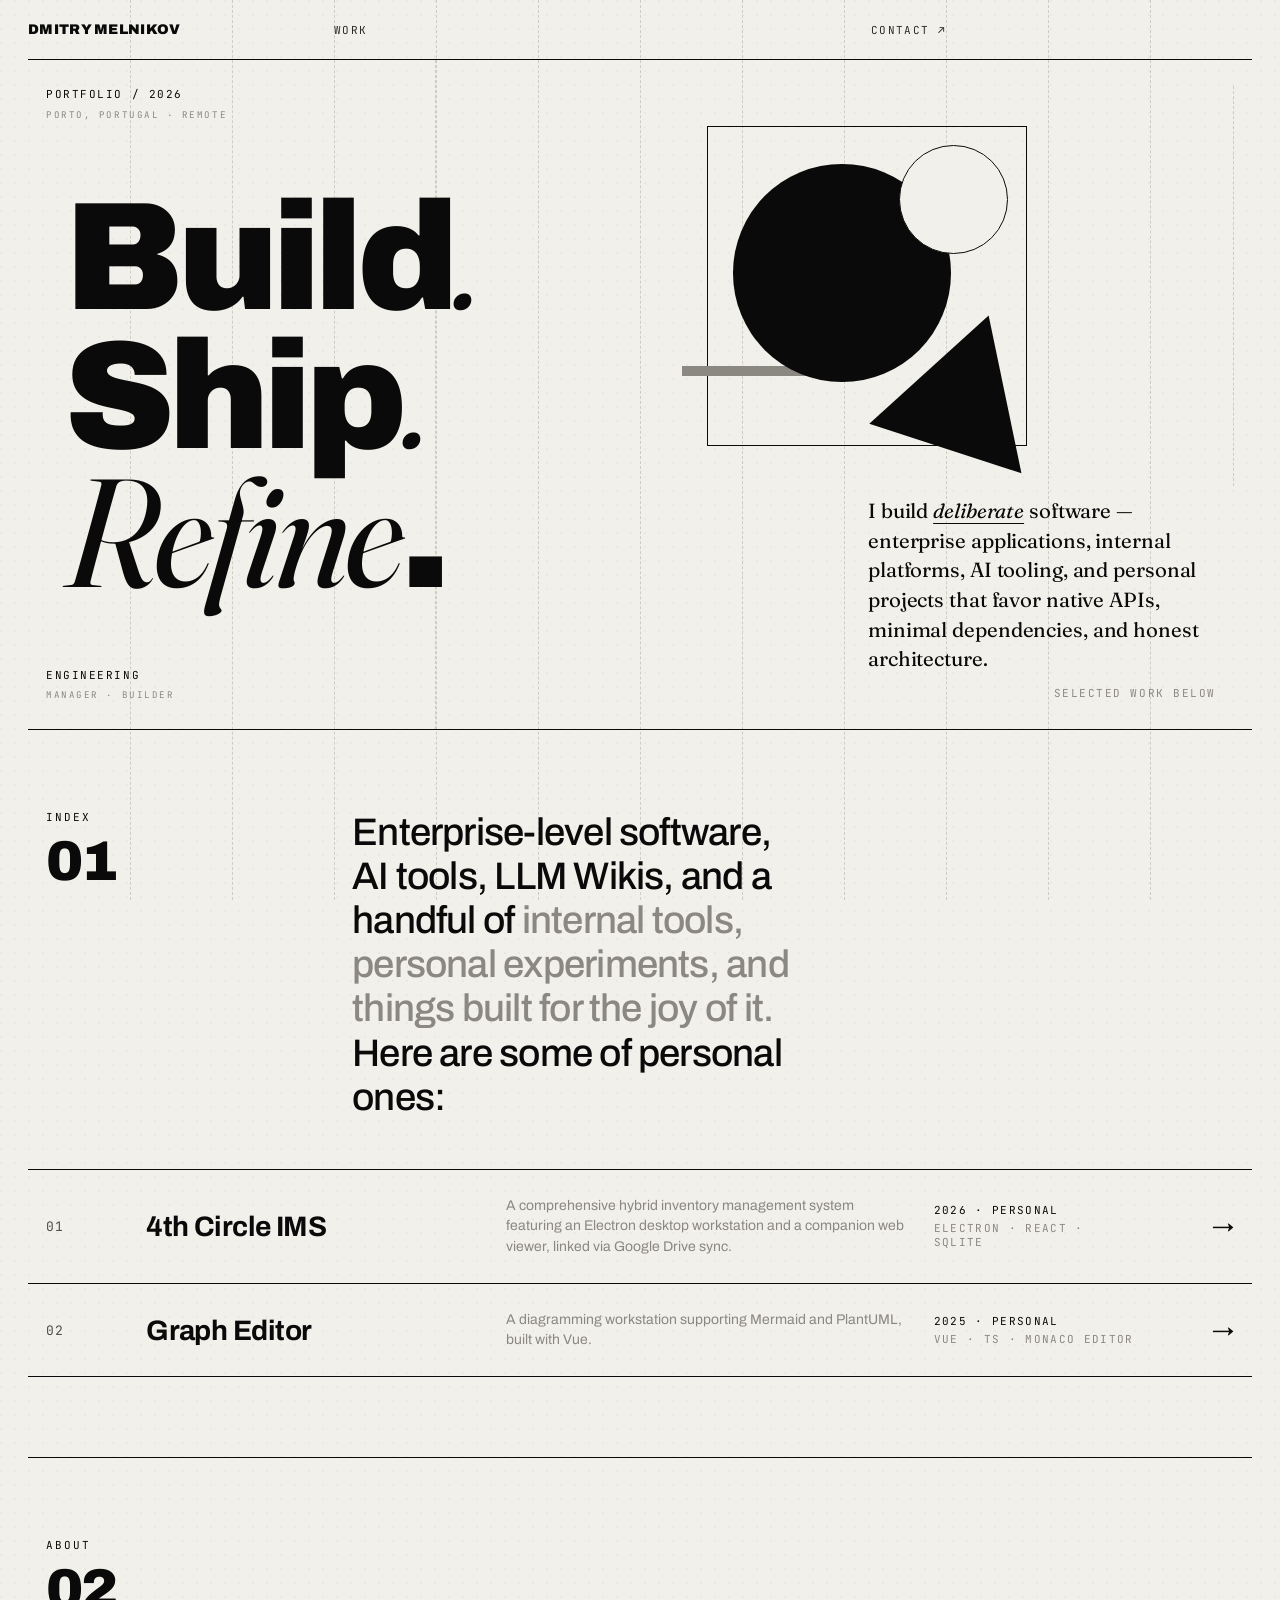
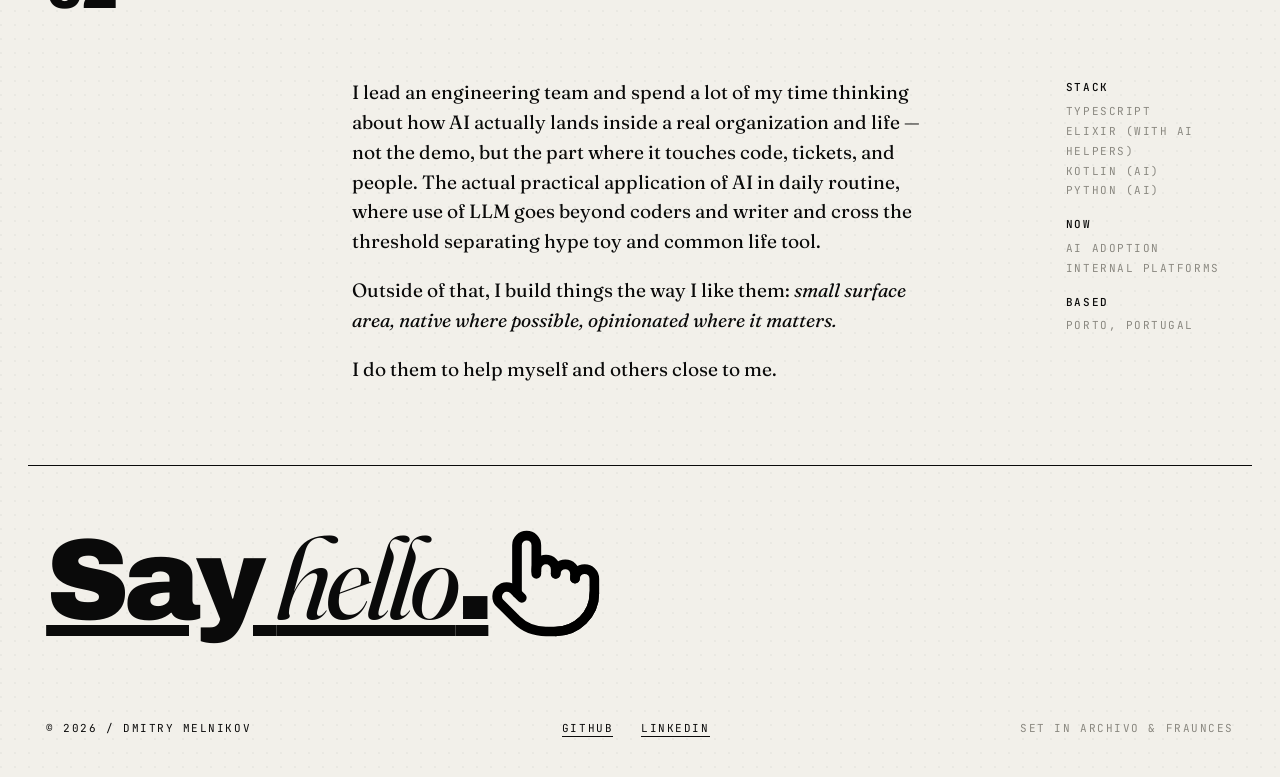
==== commit 2a7f94ef: "v3" ====
--- a/index.html
+++ b/index.html
@@ -1,75 +1,40 @@
-<!doctype html>
-<html lang="en">
-	<head>
-		<meta charset="utf-8" />
-		<meta http-equiv="X-UA-Compatible" content="IE=edge" />
-		<meta name="theme-color" content="#F7F7F7" />
-		<meta name="viewport" content="width=device-width,initial-scale=1.0" />
-		<title>Dmitry Melnikov // home</title>
-		<meta
-			name="description"
-			content="Dmitry Melnikov, Front End Developer, web/mobile development using React, React Native, TypeScript, MongoDB, Ruby, Rails, Vue.js, SCSS & etc. Learning something new, reading and make photos when free."
-		/>
-		<meta property="og:url" content="https://melnikov.dev" />
-		<meta property="og:type" content="website" />
-		<meta property="og:title" content="Dmitry Melnikov | Front End Developer" />
-		<meta
-			property="og:image"
-			content="https://res.cloudinary.com/diciu4xpu/image/upload/v1565725004/home/v2/home__banner.jpg"
-		/>
-		<meta
-			property="og:description"
-			content="Dmitry Melnikov, Front End Developer, web/mobile development using React, React Native, TypeScript, MongoDB, Ruby, Rails, Vue.js, SCSS & etc. Learning something new, reading and make photos when free."
-		/>
-		<meta property="og:site_name" content="Dmitry Melnikov | Front End Developer" />
-		<meta
-			name="twitter:card"
-			content="https://res.cloudinary.com/diciu4xpu/image/upload/v1565725004/home/v2/home__banner.jpg"
-		/>
-		<meta name="twitter:site" content="@melnikov_dm" />
-		<meta name="twitter:title" content="Dmitry Melnikov | Front End Developer" />
-		<meta
-			name="twitter:description"
-			content="Dmitry Melnikov, Front End Developer, web/mobile development using React, React Native, TypeScript, MongoDB, Ruby, Rails, Vue.js, SCSS & etc. Learning something new, reading and make photos when free."
-		/>
-		<meta name="twitter:creator" content="@melnikov_dm" />
-		<meta
-			name="twitter:image:src"
-			content="https://res.cloudinary.com/diciu4xpu/image/upload/v1565725004/home/v2/home__banner.jpg"
-		/>
-		<link
-			rel="shortcut icon"
-			href="https://res.cloudinary.com/diciu4xpu/image/upload/v1555406286/home/favicons/v2/favicon.ico"
-		/>
-		<link
-			rel="icon"
-			type="image/x-icon"
-			sizes="16x16 32x32"
-			href="https://res.cloudinary.com/diciu4xpu/image/upload/v1555406286/home/favicons/v2/favicon.ico"
-		/>
-		<link
-			rel="icon"
-			sizes="192x192"
-			href="https://res.cloudinary.com/diciu4xpu/image/upload/v1555406286/home/favicons/v2/favicon-192.png"
-		/>
-		<link
-			rel="apple-touch-icon"
-			sizes="180x180"
-			href="https://res.cloudinary.com/diciu4xpu/image/upload/v1555406286/home/favicons/v2/favicon-180-precomposed.png"
-		/>
-		<meta name="msapplication-TileColor" content="#FFFFFF" />
-		<meta
-			name="msapplication-TileImage"
-			content="https://res.cloudinary.com/diciu4xpu/image/upload/v1555406286/home/favicons/v2/favicon-144-precomposed.png"
-		/>
-		<script type="module" crossorigin src="/assets/index-xNjErQ74.js"></script>
-		<link rel="stylesheet" crossorigin href="/assets/index-DG8daZym.css">
-	</head>
-	<body>
-		<noscript>
-			This is a web app, that requires JavaScript to run. Please, enable it in your
-			browser. Thank you.
-		</noscript>
-		<div id="app"></div>
-	</body>
-</html>
+<!DOCTYPE html><html lang="en"> <head><meta charset="UTF-8"><meta name="viewport" content="width=device-width, initial-scale=1.0"><meta name="generator" content="Astro v6.4.5"><meta name="description" content="Dmitry — engineering manager and builder. Internal AI tooling, personal projects, and deliberate software."><link rel="icon" type="image/x-icon" href="/favicon.ico"><link rel="icon" type="image/png" sizes="32x32" href="/favicon-32.png"><link rel="icon" type="image/png" sizes="192x192" href="/favicon-192.png"><link rel="apple-touch-icon" sizes="180x180" href="/apple-touch-icon.png"><link rel="manifest" href="/site.webmanifest"><title>Dmitry - Index</title><link rel="preconnect" href="https://fonts.googleapis.com"><link rel="preconnect" href="https://fonts.gstatic.com" crossorigin><link rel="stylesheet" href="https://fonts.googleapis.com/css2?family=Archivo:wght@400;500;700;900&family=JetBrains+Mono:wght@400;500&family=Fraunces:ital,opsz,wght@0,9..144,400;0,9..144,500;1,9..144,400&display=swap"><script type="module">class p extends Error{constructor(r){super("Could not get the public IP address",r),this.name="IpNotFoundError"}}const l=(t,r)=>{if(!t||typeof t!="string")return!1;if(r==="v6")return/^[\da-f:]+$/i.test(t)&&t.includes(":");const e=t.split(".");return e.length===4&&e.every(n=>{const o=Number(n);return!Number.isNaN(o)&&o>=0&&o<=255})},d=(t,r)=>{if(r&&r.throwIfAborted(),!t&&!r)return;const e=[];return t&&e.push(AbortSignal.timeout(t)),r&&e.push(r),e.length===1?e[0]:AbortSignal.any(e)},f=async(t,r)=>{if(!r)return t;r.throwIfAborted();const e=new Promise((n,o)=>{r.addEventListener("abort",()=>o(r.reason),{once:!0})});return Promise.race([t,e])},h=async(t,r,e={})=>{const o=[...r,...e.fallbackUrls??[]].map(async s=>{const i=await fetch(s);if(!i.ok)throw new Error(`HTTP ${i.status}: ${i.statusText}`);const u=(await i.text()).trim();if(l(u,t))return u;throw new Error("Invalid IP")});try{return await Promise.any(o)}catch(s){const c=(s.errors??[]).at?.(-1)??s;throw new p({cause:c})}},m=(t,r,e)=>{const n=d(e.timeout,e.signal);return f(r(),n)},w={timeout:5e3,onlyHttps:!1},g={v4:["https://ipv4.icanhazip.com/","https://api.ipify.org/"],v6:["https://ipv6.icanhazip.com/","https://api6.ipify.org/"]},y=(t,r)=>(e={})=>{const n={...w,...e};return m(t,()=>r(t,n),n)},b=(t,r)=>h(t,g[t],r),v=y("v4",b),I="https://logger-api.mlnkv.net/api",E="6g2mfVJG7GGqg5M5";async function a(t,r,e,n=0){const o={timestamp:new Date().toISOString(),level:t,message:r,env:"production",context:e};try{!(await fetch(`${I}/v1/ingest`,{method:"POST",headers:{"content-type":"application/json","x-ingest-key":E},body:JSON.stringify(o),keepalive:!0})).ok&&n===0&&setTimeout(()=>a(t,r,e,1),500)}catch{n===0&&setTimeout(()=>a(t,r,e,1),500)}}function P(){v().then(t=>{const r=window.location.pathname,e=r==="/"?"homepage":r.replace(/^\/|\/$/g,"");a("info","page_loaded",{ip:t,domain:"visit",to:e,path:r,referrer:document.referrer||null})},()=>{const t=window.location.pathname,r=t==="/"?"homepage":t.replace(/^\/|\/$/g,"");a("info","page_loaded",{ip:null,domain:"visit",to:r,path:t,referrer:document.referrer||null})})}P();</script><script type="module">const e=document.getElementById("scrollToTop");window.onscroll=function(){document.body.scrollTop>window.innerHeight/2||document.documentElement.scrollTop>window.innerHeight/2?(e?.classList.add("visible"),e?.classList.remove("hidden")):(e?.classList.add("hidden"),e?.classList.remove("visible"))};</script><link rel="stylesheet" href="/_astro/Base.BFqmHQPo.css">
+<link rel="stylesheet" href="/_astro/index.BCP8tV6h.css"></head> <body> <div class="grid-lines" aria-hidden="true"> <span></span><span></span><span></span><span></span> <span></span><span></span><span></span><span></span> <span></span><span></span><span></span><span></span> </div> <div class="shell"> <header class="topbar rise d1"> <a href="/" class="brand"> <!-- <span class="brand-mark" aria-hidden="true"></span> -->
+DMITRY MELNIKOV
+</a> <div class="nav-item"><a href="/#work">Work</a></div> <!-- <div class="nav-item"><a href="/writing">Writing</a></div> --> <div class="nav-item right"> <a href="https://www.linkedin.com/in/dmitry-melnikov-pm/">Contact ↗</a> </div> </header>  <div class="hero"> <div class="hero-cell kicker rise d2"> <div class="tag">
+Portfolio / 2026
+<small>Porto, Portugal · Remote</small> </div> <h1 class="headline rise d3">
+Build<span class="serif">. </span>Ship<span class="serif">.</span><br> <span class="serif">Refine</span>.
+</h1> <div class="tag">
+Engineering
+<small>Manager · Builder</small> </div> </div> <div class="hero-cell hero-right rise d4"> <div class="hero-cell hero-center rise d3 delay bauhaus-graph"> <div class="composition" aria-hidden="true"> <div class="comp-square"></div> <div class="comp-bar"></div> <div class="comp-circle"></div> <div class="comp-ring"></div> <div class="comp-tri"></div> </div> </div> <p class="lede">
+I build <em>deliberate</em> software — enterprise applications, internal platforms, AI tooling, and
+        personal projects that favor native APIs, minimal dependencies, and honest
+        architecture.
+</p> <div class="headline-meta rise d5"> <div style="color:var(--mute)">Selected work below</div> </div> </div> </div> <section id="work" class="block"> <div class="sec-head"> <div class="sec-num">
+Index
+<span class="big">01</span> </div> <h2 class="sec-title">
+Enterprise-level software, AI tools, LLM Wikis, and a handful of <span class="soft">internal tools, personal experiments, and things built for the joy of
+          it.</span> Here are some of personal ones:
+</h2> </div> <div class="projects"> <a class="project" href="/work/4th-circle-ims"> <div class="p-num">01</div> <div class="p-name">4th Circle IMS</div> <div class="p-desc">A comprehensive hybrid inventory management system featuring an Electron desktop workstation and a companion web viewer, linked via Google Drive sync.</div> <div class="p-meta"> <span> 2026 · Personal </span> <span>Electron · React · SQLite</span> </div> <div class="p-arrow">→</div> </a><a class="project" href="/work/graph-editor"> <div class="p-num">02</div> <div class="p-name">Graph Editor</div> <div class="p-desc">A diagramming workstation supporting Mermaid and PlantUML, built with Vue.</div> <div class="p-meta"> <span> 2025 · Personal </span> <span>Vue · TS · Monaco Editor</span> </div> <div class="p-arrow">→</div> </a> </div> </section>  <section class="block"> <div class="sec-head"> <div class="sec-num">
+About
+<span class="big">02</span> </div> </div> <div class="about"> <div class="about-copy"> <p>
+I lead an engineering team and spend a lot of my time thinking about
+          how AI actually lands inside a real organization and life — not the
+          demo, but the part where it touches code, tickets, and people. The
+          actual practical application of AI in daily routine, where use of LLM
+          goes beyond coders and writer and cross the threshold separating hype
+          toy and common life tool.
+</p> <p>
+Outside of that, I build things the way I like them: <em>small surface area, native where possible, opinionated where it
+            matters.</em> </p> <p>I do them to help myself and others close to me.</p> </div> <div class="about-meta"> <strong>Stack</strong>
+TypeScript<br>
+Elixir (with AI helpers)<br>
+Kotlin (AI)<br>
+Python (AI)
+<strong>Now</strong>
+AI adoption<br>Internal platforms
+<strong>Based</strong>
+Porto, Portugal
+</div> </div> </section> <div style="display:grid;grid-template-columns:repeat(12,1fr);padding-top:60px;position:relative;z-index:1;"> <div class="foot-big rise d1"> <a href="https://www.linkedin.com/in/dmitry-melnikov-pm/" target="_blank" rel="noopener noreferrer">Say
+<span class="serif">hello</span><span>.</span> </a> <img src="/click.svg" alt="Click" class="click rise d2 delay"> </div> </div>  <footer> <div class="foot"> <div>© 2026 / Dmitry Melnikov</div> <div class="foot-links"> <!-- <a href="mailto:hi@example.com">Email</a> --> <a href="https://github.com/d-mv/" target="_blank" rel="noopener">GitHub</a> <a href="https://www.linkedin.com/in/dmitry-melnikov-pm/" target="_blank" rel="noopener">LinkedIn</a> </div> <div class="foot-credit">Set in Archivo &amp; Fraunces</div> </div> </footer> </div> <button id="scrollToTop" class="scroll-top-button" onclick="window.scrollTo({ top: 0, behavior: 'smooth' })"> <img src="/up.svg" alt="Scroll to top"> </button> </body></html>
--- a/_astro/Base.BFqmHQPo.css
+++ b/_astro/Base.BFqmHQPo.css
@@ -0,0 +1 @@
+:root{--paper: #f2f0ea;--ink: #0a0a0a;--ink-soft: #1a1a1a;--mute: #8a8880;--mute-2: #bdbab1;--grid: #cfccc2;--panel: #e8e5dc;--gutter: clamp(16px, 2.2vw, 32px);--cell-pad-x: 18px;--cell-pad-y: 26px;--font-display: "Archivo", system-ui, sans-serif;--font-serif: "Fraunces", Georgia, serif;--font-mono: "JetBrains Mono", ui-monospace, monospace;--fs-mono-label: 11px;--fs-body: 16px;--fs-prose: clamp(17px, 1.4vw, 20px);--fs-section-title: clamp(24px, 3vw, 44px);--fs-display: clamp(64px, 12vw, 190px);--fs-display-mid: clamp(56px, 8vw, 156px);--fs-display-sm: clamp(48px, 9vw, 140px);--tr-mono: .14em;--tr-mono-tight: .12em;--tr-mono-wide: .18em;--tr-display-tight: -.045em;--tr-display-mid: -.02em;--lh-display: .88;--lh-prose: 1.6;--lh-mono: 1.7}*,*:before,*:after{box-sizing:border-box;margin:0;padding:0}html,body{background:var(--paper);color:var(--ink);font-family:var(--font-display);font-size:var(--fs-body);-webkit-font-smoothing:antialiased;text-rendering:optimizeLegibility}body{min-height:100vh;overflow-x:hidden;background-image:radial-gradient(circle at 1px 1px,rgba(10,10,10,.035) 1px,transparent 0);background-size:14px 14px}a{color:inherit}.shell{max-width:1600px;margin:0 auto;padding:0 var(--gutter);position:relative}.grid-lines{position:fixed;inset:0;pointer-events:none;z-index:0;max-width:1600px;margin:0 auto;padding:0 var(--gutter);display:grid;grid-template-columns:repeat(12,1fr)}.grid-lines>span{border-left:1px dashed var(--grid);height:100%}.grid-lines>span:first-child{border-left:none}.topbar{position:relative;z-index:2;display:grid;grid-template-columns:1fr 1fr 1fr 1fr;align-items:center;padding:22px 0;border-bottom:1px solid var(--ink);font-family:var(--font-mono);font-size:var(--fs-mono-label);letter-spacing:var(--tr-mono-tight);text-transform:uppercase}.topbar a{text-decoration:none;opacity:.85}.topbar a:hover{opacity:1}.brand{display:flex;align-items:center;gap:10px;font-family:var(--font-display);font-weight:900;font-size:14px;letter-spacing:.02em;text-decoration:none;opacity:1!important;white-space:nowrap}.brand-mark{width:18px;height:18px;border-radius:50%;background:var(--ink);position:relative;display:inline-block}.brand-mark:after{content:"";position:absolute;inset:3px 0 3px 9px;background:var(--paper)}.nav-item.right{justify-self:end}.scroll-top-button{position:fixed;bottom:20px;right:20px;background:transparent;border:none;border-radius:50%;width:40px;height:40px;align-items:center;justify-content:center;cursor:pointer;opacity:.7;z-index:100}.hidden{display:none}.visible{display:flex}.scroll-top-button:hover{opacity:1}.scroll-top-button img{width:16px;height:16px}footer{position:relative;z-index:1;padding:40px 0;display:grid;grid-template-columns:repeat(12,1fr)}.foot{grid-column:1 / span 12;padding:0 var(--cell-pad-x);display:flex;justify-content:space-between;font-family:var(--font-mono);font-size:var(--fs-mono-label);letter-spacing:var(--tr-mono);text-transform:uppercase}.foot a{text-decoration:none;border-bottom:1px solid currentColor;padding-bottom:1px}.foot .foot-links{display:flex;gap:28px}.foot .foot-credit{color:var(--mute)}section.block{position:relative;z-index:1;padding:80px 0;border-bottom:1px solid var(--ink)}.sec-head{display:grid;grid-template-columns:repeat(12,1fr);padding:0 0 50px}.sec-num{grid-column:1 / span 3;padding:0 var(--cell-pad-x);font-family:var(--font-mono);font-size:var(--fs-mono-label);letter-spacing:var(--tr-mono-wide);text-transform:uppercase}.sec-num .big{display:block;font-family:var(--font-display);font-weight:900;font-size:56px;letter-spacing:-.04em;line-height:1;margin-top:10px}.sec-title{grid-column:4 / span 9;padding:0 var(--cell-pad-x);font-family:var(--font-display);font-weight:500;font-size:var(--fs-section-title);line-height:1.15;letter-spacing:var(--tr-display-mid);max-width:22ch}.sec-title .soft{color:var(--mute)}.sec-title .serif{font-family:var(--font-serif);font-style:italic;font-weight:400}.prose{display:grid;grid-template-columns:repeat(12,1fr)}.prose-body{grid-column:4 / span 6;padding:0 var(--cell-pad-x);font-family:var(--font-serif);font-size:var(--fs-prose);line-height:var(--lh-prose)}.prose-body p+p{margin-top:1.1em}.prose-body em{font-style:italic}.prose-body a{text-decoration:underline;text-underline-offset:4px;text-decoration-thickness:1px}.prose-side{grid-column:11 / span 2;padding:0 var(--cell-pad-x);font-family:var(--font-mono);font-size:var(--fs-mono-label);letter-spacing:var(--tr-mono);text-transform:uppercase;line-height:1.8;color:var(--mute)}.prose-side strong{display:block;color:var(--ink);font-weight:500;margin-bottom:4px;margin-top:14px}.prose-side strong:first-child{margin-top:0}@keyframes rise{0%{opacity:0;transform:translateY(20px)}to{opacity:1;transform:none}}.rise{opacity:0;animation:rise .9s cubic-bezier(.2,.7,.2,1) forwards}.d1{animation-delay:.05s}.d2{animation-delay:.15s}.d3{animation-delay:.28s}.d4{animation-delay:.42s}.d5{animation-delay:.58s}@keyframes spin{to{transform:rotate(360deg)}}.spin-slow{transform-origin:center;animation:spin 40s linear infinite}@media(max-width:900px){.topbar{grid-template-columns:1fr 1fr;gap:12px}.topbar .nav-item:nth-child(2),.topbar .nav-item:nth-child(3){display:none}.sec-head{grid-template-columns:1fr}.sec-num,.sec-title{grid-column:1 / -1;padding:0 4px}.sec-title{margin-top:20px}.prose{grid-template-columns:1fr}.prose-body,.prose-side{grid-column:1 / -1;padding:0 4px}.prose-side{margin-top:30px}.foot{flex-direction:column;gap:10px}}
--- a/_astro/index.BCP8tV6h.css
+++ b/_astro/index.BCP8tV6h.css
@@ -0,0 +1 @@
+.hero{position:relative;z-index:1;display:grid;grid-template-columns:repeat(12,1fr);min-height:50vh;border-bottom:1px solid var(--ink)}.hero-cell{position:relative;padding:26px 18px;gap:10px}.bauhaus-graph{margin-inline-start:-100%}.kicker{grid-column:1 / span 4;display:flex;flex-direction:column;justify-content:space-between;min-height:100%;border-right:1px dashed var(--grid)}.kicker .tag{font-family:var(--font-mono);font-size:var(--fs-mono-label);letter-spacing:var(--tr-mono);text-transform:uppercase;line-height:1.5}.kicker .tag small{display:block;color:var(--mute);margin-top:6px}.hero-center{grid-column:5 / span 4;border-right:1px dashed var(--grid);display:flex;align-items:center;justify-content:center;padding:40px 20px}.hero-right{grid-column:9 / span 4;display:flex;flex-direction:column;justify-content:space-between;padding:26px 18px 26px 24px}.hero-right .scroll{align-self:flex-end;font-family:var(--font-mono);font-size:var(--fs-mono-label);letter-spacing:var(--tr-mono);text-transform:uppercase;display:flex;align-items:center;gap:10px}.hero-right .scroll .line{display:inline-block;width:42px;height:1px;background:var(--ink)}.lede{font-family:var(--font-serif);font-weight:400;font-size:clamp(18px,1.6vw,22px);line-height:1.45;max-width:38ch;letter-spacing:-.005em}.lede em{font-style:italic;text-decoration:underline;text-underline-offset:5px;text-decoration-thickness:1px}.headline-row{position:relative;z-index:1;border-bottom:1px solid var(--ink);padding:40px 0 48px;display:grid;grid-template-columns:repeat(12,1fr)}.headline{grid-column:1 / span 8;padding:0 var(--cell-pad-x);font-family:var(--font-display);font-weight:900;font-size:var(--fs-display);line-height:var(--lh-display);letter-spacing:var(--tr-display-tight)}.headline .serif{font-family:var(--font-serif);font-style:italic;font-weight:400;letter-spacing:-.03em}.headline-meta{grid-column:10 / span 3;align-self:end;padding:0 var(--cell-pad-x);font-family:var(--font-mono);font-size:var(--fs-mono-label);letter-spacing:var(--tr-mono);text-transform:uppercase;line-height:1.7}.headline-meta .dot{display:inline-block;width:7px;height:7px;border-radius:50%;background:var(--ink);margin-right:8px;vertical-align:middle}.composition{width:min(320px,85%);aspect-ratio:1 / 1;position:relative}.comp-square{position:absolute;inset:0;border:1.5px solid var(--ink)}.comp-circle{position:absolute;left:8%;top:12%;width:68%;aspect-ratio:1;border-radius:50%;background:var(--ink)}.comp-tri{position:absolute;right:-6%;bottom:-2%;width:0;height:0;border-left:80px solid transparent;border-right:80px solid transparent;border-bottom:140px solid var(--ink);transform:rotate(18deg)}.comp-bar{position:absolute;left:-8%;bottom:22%;width:42%;height:10px;background:var(--mute)}.comp-ring{position:absolute;right:6%;top:6%;width:34%;aspect-ratio:1;border-radius:50%;border:1.5px solid var(--ink);background:var(--paper);animation:spin 24s linear infinite;transform-origin:center}.projects{border-top:1px solid var(--ink)}.project{display:grid;grid-template-columns:80px 1fr 1.2fr 200px 80px;align-items:center;padding:26px 18px;border-bottom:1px solid var(--ink);gap:20px;position:relative;cursor:pointer;text-decoration:none;color:inherit;transition:background .3s ease,color .3s ease,padding .3s ease;overflow:hidden}.project:before{content:"";position:absolute;left:0;top:0;bottom:0;width:0;background:var(--ink);transition:width .45s cubic-bezier(.7,.01,.3,1);z-index:-1}.project:hover{color:var(--paper);padding-left:32px}.project:hover:before{width:100%}.project:hover .p-arrow{transform:translate(6px)}.p-num{font-family:var(--font-mono);font-size:13px;letter-spacing:.08em;opacity:.7}.p-name{font-family:var(--font-display);font-weight:700;font-size:clamp(20px,2.2vw,30px);letter-spacing:var(--tr-display-mid)}.p-name .serif{font-family:var(--font-serif);font-style:italic;font-weight:400}.p-desc{font-family:var(--font-display);font-size:14px;line-height:1.45;color:var(--mute);max-width:50ch}.project:hover .p-desc{color:var(--mute-2)}.p-meta{font-family:var(--font-mono);font-size:var(--fs-mono-label);letter-spacing:var(--tr-mono-tight);text-transform:uppercase;display:flex;flex-direction:column;gap:4px}.p-meta span:last-child{color:var(--mute)}.project:hover .p-meta span:last-child{color:var(--mute-2)}.p-arrow{justify-self:end;font-family:var(--font-display);font-size:22px;transition:transform .3s ease}.about{display:grid;grid-template-columns:repeat(12,1fr);padding:10px 0 0}.about-copy{grid-column:4 / span 6;padding:0 var(--cell-pad-x);font-family:var(--font-serif);font-size:clamp(18px,1.5vw,22px);line-height:1.55}.about-copy p+p{margin-top:1em}.about-copy em{font-style:italic}.about-meta{grid-column:11 / span 2;padding:0 var(--cell-pad-x);font-family:var(--font-mono);font-size:var(--fs-mono-label);letter-spacing:var(--tr-mono);text-transform:uppercase;line-height:1.8;color:var(--mute)}.about-meta strong{display:block;color:var(--ink);font-weight:500;margin-bottom:4px;margin-top:14px}.about-meta strong:first-child{margin-top:0}.foot-big{grid-column:1 / span 12;padding:0 var(--cell-pad-x) 40px;font-family:var(--font-display);font-weight:900;font-size:var(--fs-display-sm);line-height:.9;letter-spacing:var(--tr-display-tight);position:relative;width:fit-content;display:flex}.foot-big .serif{font-family:var(--font-serif);font-style:italic;font-weight:400}.foot-meta{grid-column:1 / span 12;padding:20px var(--cell-pad-x) 0;border-top:1px solid var(--ink);display:flex;justify-content:space-between;font-family:var(--font-mono);font-size:var(--fs-mono-label);letter-spacing:var(--tr-mono);text-transform:uppercase}.foot-meta a{color:var(--ink);text-decoration:none;border-bottom:1px solid var(--ink);padding-bottom:1px}.click{width:var(--fs-display-sm)}@media(max-width:900px){.hero{grid-template-columns:repeat(6,1fr);min-height:auto}.kicker{grid-column:1 / -1;border-right:none;border-bottom:1px dashed var(--grid);padding:24px 4px}.hero-cell{gap:24px}.hero-center{grid-column:1 / -1;border-right:none;border-bottom:1px dashed var(--grid);padding:40px 0}.hero-right{grid-column:1 / -1;padding:24px 4px;gap:24px}.headline{grid-column:1 / -1;font-size:clamp(54px,14vw,120px)}.headline-meta{grid-column:1 / -1;padding-top:20px}.project{grid-template-columns:60px 1fr 40px;gap:12px}.p-desc,.p-meta{display:none}.about{grid-template-columns:1fr}.about-copy,.about-meta{grid-column:1 / -1;padding:0 4px}.about-meta{margin-top:30px}.foot-meta{flex-direction:column;gap:10px}.bauhaus-graph{display:none}}
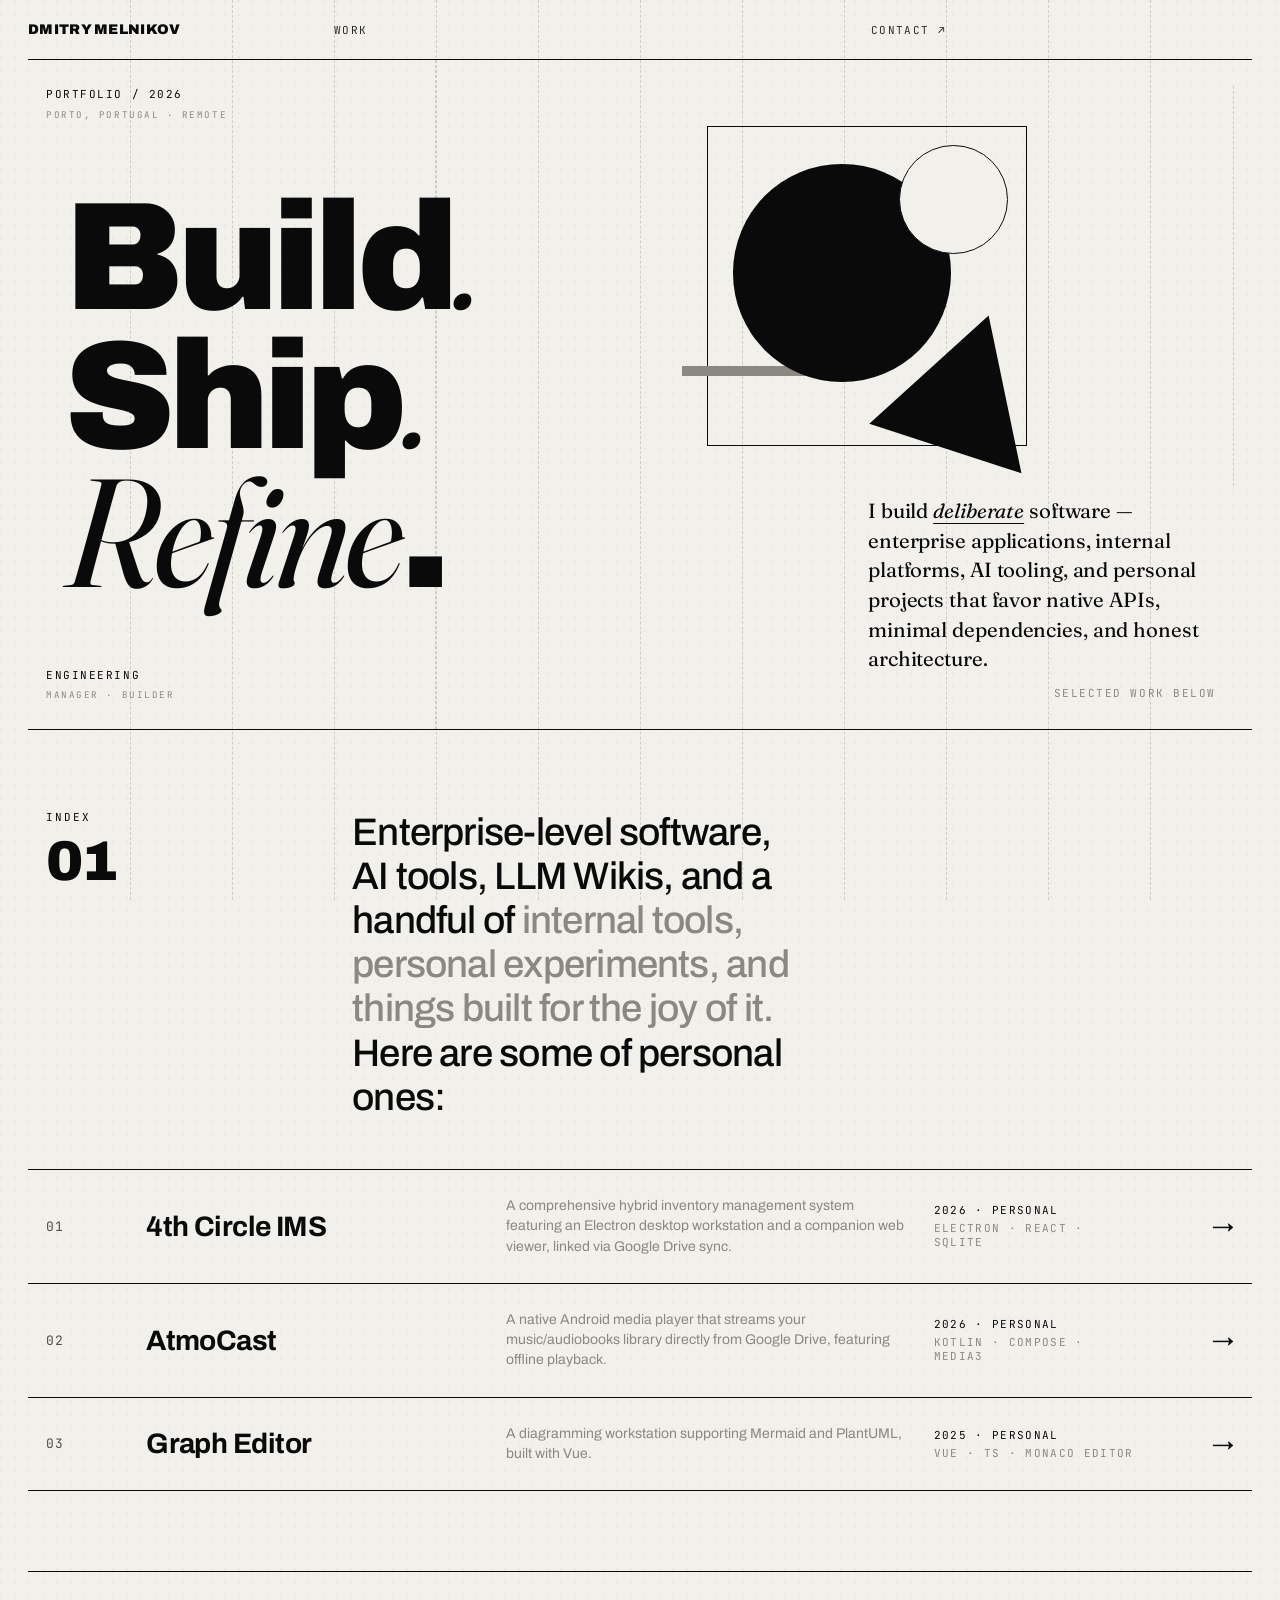
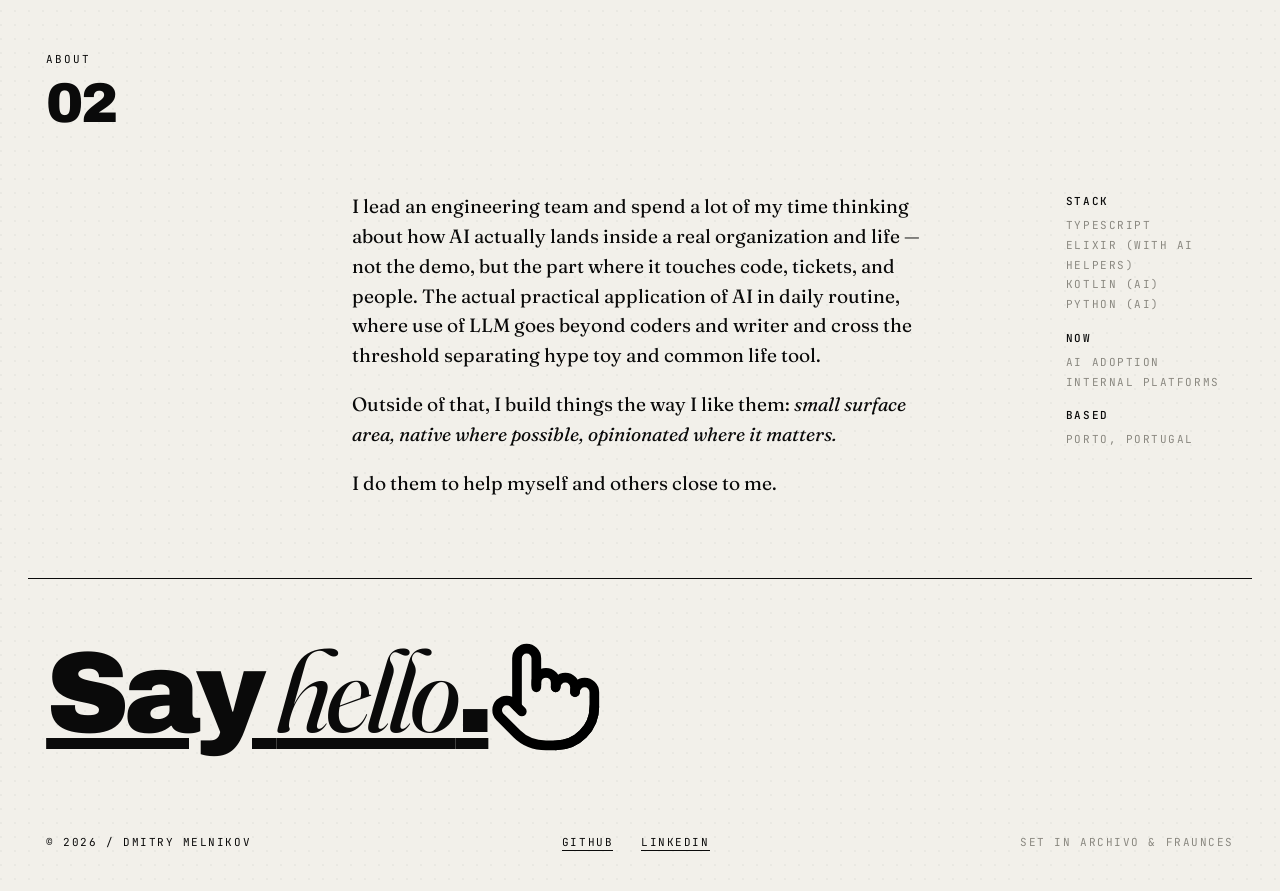
==== commit e6dd7f4b: "v3 + Cloud Player" ====
--- a/index.html
+++ b/index.html
@@ -1,4 +1,4 @@
-<!DOCTYPE html><html lang="en"> <head><meta charset="UTF-8"><meta name="viewport" content="width=device-width, initial-scale=1.0"><meta name="generator" content="Astro v6.4.5"><meta name="description" content="Dmitry — engineering manager and builder. Internal AI tooling, personal projects, and deliberate software."><link rel="icon" type="image/x-icon" href="/favicon.ico"><link rel="icon" type="image/png" sizes="32x32" href="/favicon-32.png"><link rel="icon" type="image/png" sizes="192x192" href="/favicon-192.png"><link rel="apple-touch-icon" sizes="180x180" href="/apple-touch-icon.png"><link rel="manifest" href="/site.webmanifest"><title>Dmitry - Index</title><link rel="preconnect" href="https://fonts.googleapis.com"><link rel="preconnect" href="https://fonts.gstatic.com" crossorigin><link rel="stylesheet" href="https://fonts.googleapis.com/css2?family=Archivo:wght@400;500;700;900&family=JetBrains+Mono:wght@400;500&family=Fraunces:ital,opsz,wght@0,9..144,400;0,9..144,500;1,9..144,400&display=swap"><script type="module">class p extends Error{constructor(r){super("Could not get the public IP address",r),this.name="IpNotFoundError"}}const l=(t,r)=>{if(!t||typeof t!="string")return!1;if(r==="v6")return/^[\da-f:]+$/i.test(t)&&t.includes(":");const e=t.split(".");return e.length===4&&e.every(n=>{const o=Number(n);return!Number.isNaN(o)&&o>=0&&o<=255})},d=(t,r)=>{if(r&&r.throwIfAborted(),!t&&!r)return;const e=[];return t&&e.push(AbortSignal.timeout(t)),r&&e.push(r),e.length===1?e[0]:AbortSignal.any(e)},f=async(t,r)=>{if(!r)return t;r.throwIfAborted();const e=new Promise((n,o)=>{r.addEventListener("abort",()=>o(r.reason),{once:!0})});return Promise.race([t,e])},h=async(t,r,e={})=>{const o=[...r,...e.fallbackUrls??[]].map(async s=>{const i=await fetch(s);if(!i.ok)throw new Error(`HTTP ${i.status}: ${i.statusText}`);const u=(await i.text()).trim();if(l(u,t))return u;throw new Error("Invalid IP")});try{return await Promise.any(o)}catch(s){const c=(s.errors??[]).at?.(-1)??s;throw new p({cause:c})}},m=(t,r,e)=>{const n=d(e.timeout,e.signal);return f(r(),n)},w={timeout:5e3,onlyHttps:!1},g={v4:["https://ipv4.icanhazip.com/","https://api.ipify.org/"],v6:["https://ipv6.icanhazip.com/","https://api6.ipify.org/"]},y=(t,r)=>(e={})=>{const n={...w,...e};return m(t,()=>r(t,n),n)},b=(t,r)=>h(t,g[t],r),v=y("v4",b),I="https://logger-api.mlnkv.net/api",E="6g2mfVJG7GGqg5M5";async function a(t,r,e,n=0){const o={timestamp:new Date().toISOString(),level:t,message:r,env:"production",context:e};try{!(await fetch(`${I}/v1/ingest`,{method:"POST",headers:{"content-type":"application/json","x-ingest-key":E},body:JSON.stringify(o),keepalive:!0})).ok&&n===0&&setTimeout(()=>a(t,r,e,1),500)}catch{n===0&&setTimeout(()=>a(t,r,e,1),500)}}function P(){v().then(t=>{const r=window.location.pathname,e=r==="/"?"homepage":r.replace(/^\/|\/$/g,"");a("info","page_loaded",{ip:t,domain:"visit",to:e,path:r,referrer:document.referrer||null})},()=>{const t=window.location.pathname,r=t==="/"?"homepage":t.replace(/^\/|\/$/g,"");a("info","page_loaded",{ip:null,domain:"visit",to:r,path:t,referrer:document.referrer||null})})}P();</script><script type="module">const e=document.getElementById("scrollToTop");window.onscroll=function(){document.body.scrollTop>window.innerHeight/2||document.documentElement.scrollTop>window.innerHeight/2?(e?.classList.add("visible"),e?.classList.remove("hidden")):(e?.classList.add("hidden"),e?.classList.remove("visible"))};</script><link rel="stylesheet" href="/_astro/Base.BFqmHQPo.css">
+<!DOCTYPE html><html lang="en"> <head><meta charset="UTF-8"><meta name="viewport" content="width=device-width, initial-scale=1.0"><meta name="generator" content="Astro v6.4.5"><meta name="description" content="Dmitry — engineering manager and builder. Internal AI tooling, personal projects, and deliberate software."><link rel="icon" type="image/x-icon" href="/favicon.ico"><link rel="icon" type="image/png" sizes="32x32" href="/favicon-32.png"><link rel="icon" type="image/png" sizes="192x192" href="/favicon-192.png"><link rel="apple-touch-icon" sizes="180x180" href="/apple-touch-icon.png"><link rel="manifest" href="/site.webmanifest"><title>「 Dmitry Melnikov 」</title><link rel="preconnect" href="https://fonts.googleapis.com"><link rel="preconnect" href="https://fonts.gstatic.com" crossorigin><link rel="stylesheet" href="https://fonts.googleapis.com/css2?family=Archivo:wght@400;500;700;900&family=JetBrains+Mono:wght@400;500&family=Fraunces:ital,opsz,wght@0,9..144,400;0,9..144,500;1,9..144,400&display=swap"><script type="module">class p extends Error{constructor(r){super("Could not get the public IP address",r),this.name="IpNotFoundError"}}const l=(t,r)=>{if(!t||typeof t!="string")return!1;if(r==="v6")return/^[\da-f:]+$/i.test(t)&&t.includes(":");const e=t.split(".");return e.length===4&&e.every(n=>{const o=Number(n);return!Number.isNaN(o)&&o>=0&&o<=255})},d=(t,r)=>{if(r&&r.throwIfAborted(),!t&&!r)return;const e=[];return t&&e.push(AbortSignal.timeout(t)),r&&e.push(r),e.length===1?e[0]:AbortSignal.any(e)},f=async(t,r)=>{if(!r)return t;r.throwIfAborted();const e=new Promise((n,o)=>{r.addEventListener("abort",()=>o(r.reason),{once:!0})});return Promise.race([t,e])},h=async(t,r,e={})=>{const o=[...r,...e.fallbackUrls??[]].map(async s=>{const i=await fetch(s);if(!i.ok)throw new Error(`HTTP ${i.status}: ${i.statusText}`);const u=(await i.text()).trim();if(l(u,t))return u;throw new Error("Invalid IP")});try{return await Promise.any(o)}catch(s){const c=(s.errors??[]).at?.(-1)??s;throw new p({cause:c})}},m=(t,r,e)=>{const n=d(e.timeout,e.signal);return f(r(),n)},w={timeout:5e3,onlyHttps:!1},g={v4:["https://ipv4.icanhazip.com/","https://api.ipify.org/"],v6:["https://ipv6.icanhazip.com/","https://api6.ipify.org/"]},y=(t,r)=>(e={})=>{const n={...w,...e};return m(t,()=>r(t,n),n)},b=(t,r)=>h(t,g[t],r),v=y("v4",b),I="https://logger-api.mlnkv.net/api",E="6g2mfVJG7GGqg5M5";async function a(t,r,e,n=0){const o={timestamp:new Date().toISOString(),level:t,message:r,env:"production",context:e};try{!(await fetch(`${I}/v1/ingest`,{method:"POST",headers:{"content-type":"application/json","x-ingest-key":E},body:JSON.stringify(o),keepalive:!0})).ok&&n===0&&setTimeout(()=>a(t,r,e,1),500)}catch{n===0&&setTimeout(()=>a(t,r,e,1),500)}}function P(){v().then(t=>{const r=window.location.pathname,e=r==="/"?"homepage":r.replace(/^\/|\/$/g,"");a("info","page_loaded",{ip:t,domain:"visit",to:e,path:r,referrer:document.referrer||null})},()=>{const t=window.location.pathname,r=t==="/"?"homepage":t.replace(/^\/|\/$/g,"");a("info","page_loaded",{ip:null,domain:"visit",to:r,path:t,referrer:document.referrer||null})})}P();</script><script type="module">const e=document.getElementById("scrollToTop");window.onscroll=function(){document.body.scrollTop>window.innerHeight/2||document.documentElement.scrollTop>window.innerHeight/2?(e?.classList.add("visible"),e?.classList.remove("hidden")):(e?.classList.add("hidden"),e?.classList.remove("visible"))};</script><link rel="stylesheet" href="/_astro/Base.BFqmHQPo.css">
 <link rel="stylesheet" href="/_astro/index.BCP8tV6h.css"></head> <body> <div class="grid-lines" aria-hidden="true"> <span></span><span></span><span></span><span></span> <span></span><span></span><span></span><span></span> <span></span><span></span><span></span><span></span> </div> <div class="shell"> <header class="topbar rise d1"> <a href="/" class="brand"> <!-- <span class="brand-mark" aria-hidden="true"></span> -->
 DMITRY MELNIKOV
 </a> <div class="nav-item"><a href="/#work">Work</a></div> <!-- <div class="nav-item"><a href="/writing">Writing</a></div> --> <div class="nav-item right"> <a href="https://www.linkedin.com/in/dmitry-melnikov-pm/">Contact ↗</a> </div> </header>  <div class="hero"> <div class="hero-cell kicker rise d2"> <div class="tag">
@@ -16,7 +16,7 @@
 <span class="big">01</span> </div> <h2 class="sec-title">
 Enterprise-level software, AI tools, LLM Wikis, and a handful of <span class="soft">internal tools, personal experiments, and things built for the joy of
           it.</span> Here are some of personal ones:
-</h2> </div> <div class="projects"> <a class="project" href="/work/4th-circle-ims"> <div class="p-num">01</div> <div class="p-name">4th Circle IMS</div> <div class="p-desc">A comprehensive hybrid inventory management system featuring an Electron desktop workstation and a companion web viewer, linked via Google Drive sync.</div> <div class="p-meta"> <span> 2026 · Personal </span> <span>Electron · React · SQLite</span> </div> <div class="p-arrow">→</div> </a><a class="project" href="/work/graph-editor"> <div class="p-num">02</div> <div class="p-name">Graph Editor</div> <div class="p-desc">A diagramming workstation supporting Mermaid and PlantUML, built with Vue.</div> <div class="p-meta"> <span> 2025 · Personal </span> <span>Vue · TS · Monaco Editor</span> </div> <div class="p-arrow">→</div> </a> </div> </section>  <section class="block"> <div class="sec-head"> <div class="sec-num">
+</h2> </div> <div class="projects"> <a class="project" href="/work/4th-circle-ims"> <div class="p-num">01</div> <div class="p-name">4th Circle IMS</div> <div class="p-desc">A comprehensive hybrid inventory management system featuring an Electron desktop workstation and a companion web viewer, linked via Google Drive sync.</div> <div class="p-meta"> <span> 2026 · Personal </span> <span>Electron · React · SQLite</span> </div> <div class="p-arrow">→</div> </a><a class="project" href="/work/atmocast"> <div class="p-num">02</div> <div class="p-name">AtmoCast</div> <div class="p-desc">A native Android media player that streams your music/audiobooks library directly from Google Drive, featuring offline playback.</div> <div class="p-meta"> <span> 2026 · Personal </span> <span>Kotlin · Compose · Media3</span> </div> <div class="p-arrow">→</div> </a><a class="project" href="/work/graph-editor"> <div class="p-num">03</div> <div class="p-name">Graph Editor</div> <div class="p-desc">A diagramming workstation supporting Mermaid and PlantUML, built with Vue.</div> <div class="p-meta"> <span> 2025 · Personal </span> <span>Vue · TS · Monaco Editor</span> </div> <div class="p-arrow">→</div> </a> </div> </section>  <section class="block"> <div class="sec-head"> <div class="sec-num">
 About
 <span class="big">02</span> </div> </div> <div class="about"> <div class="about-copy"> <p>
 I lead an engineering team and spend a lot of my time thinking about
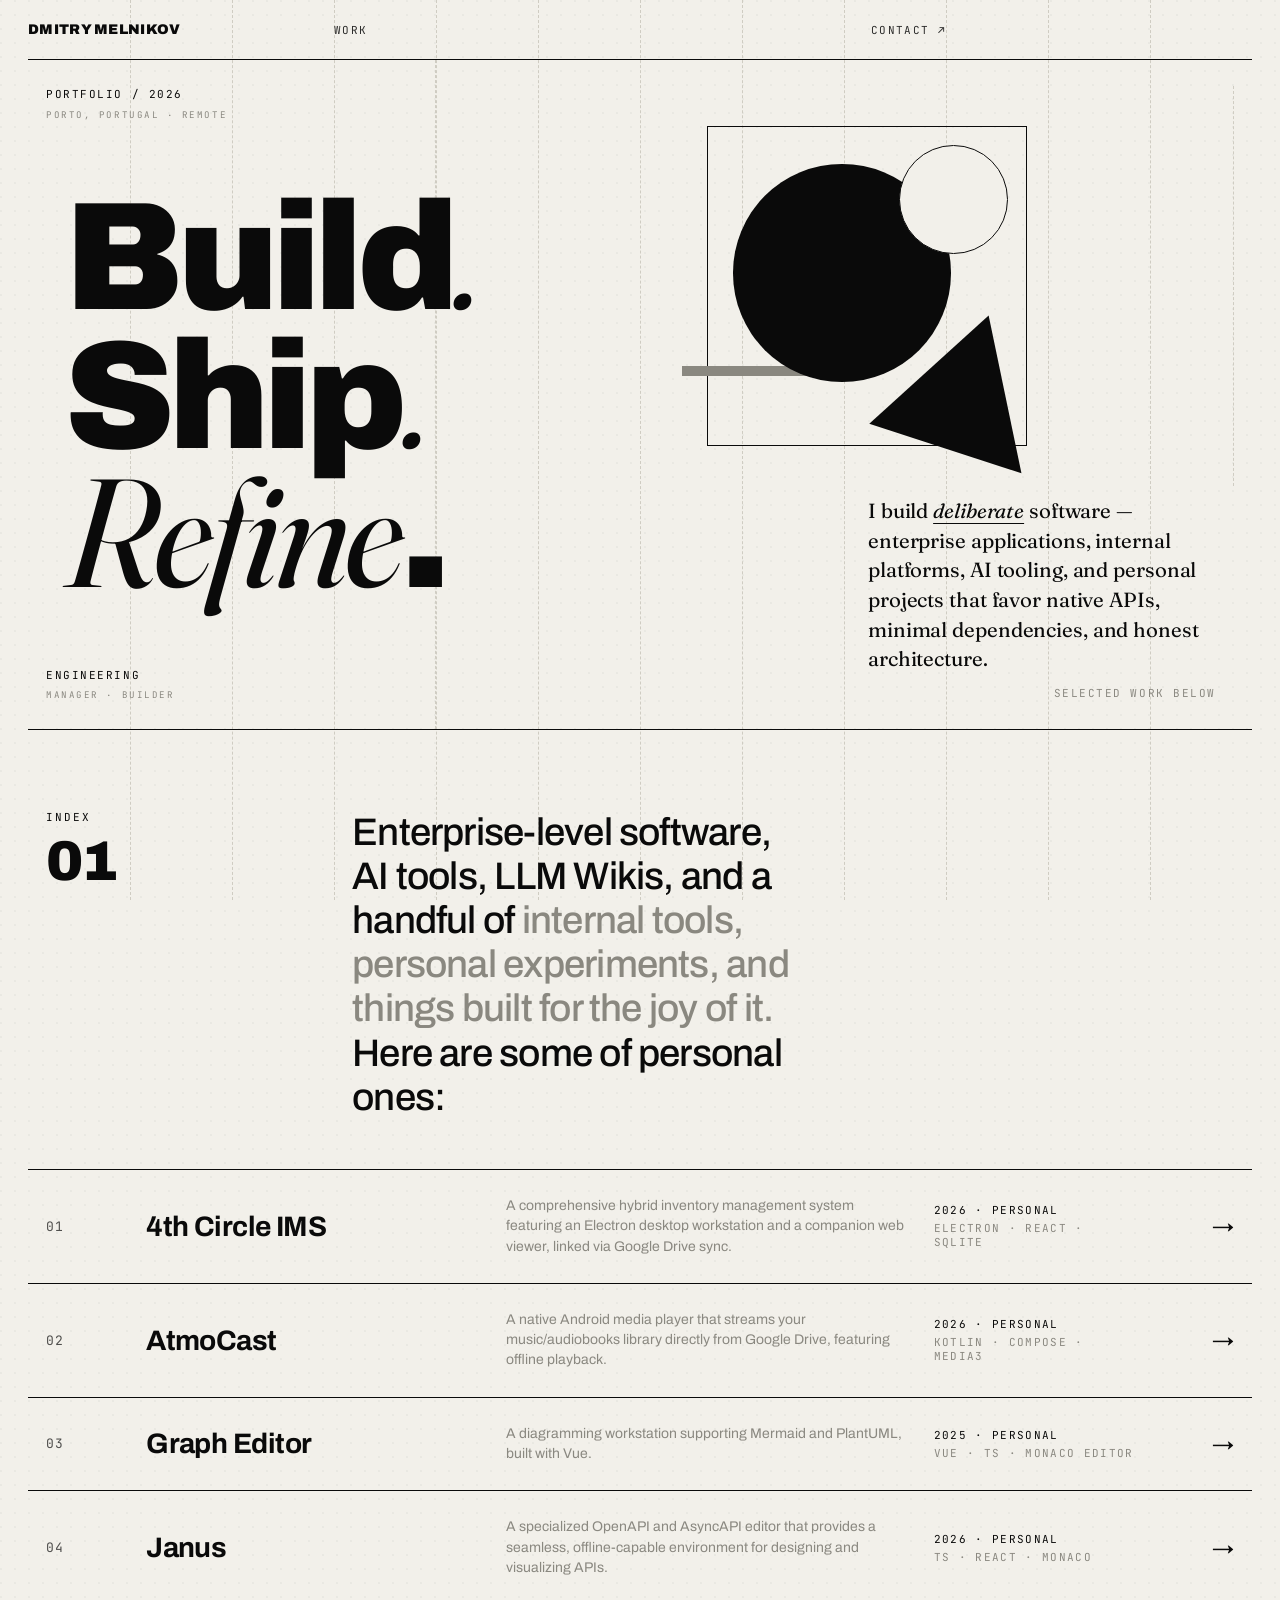
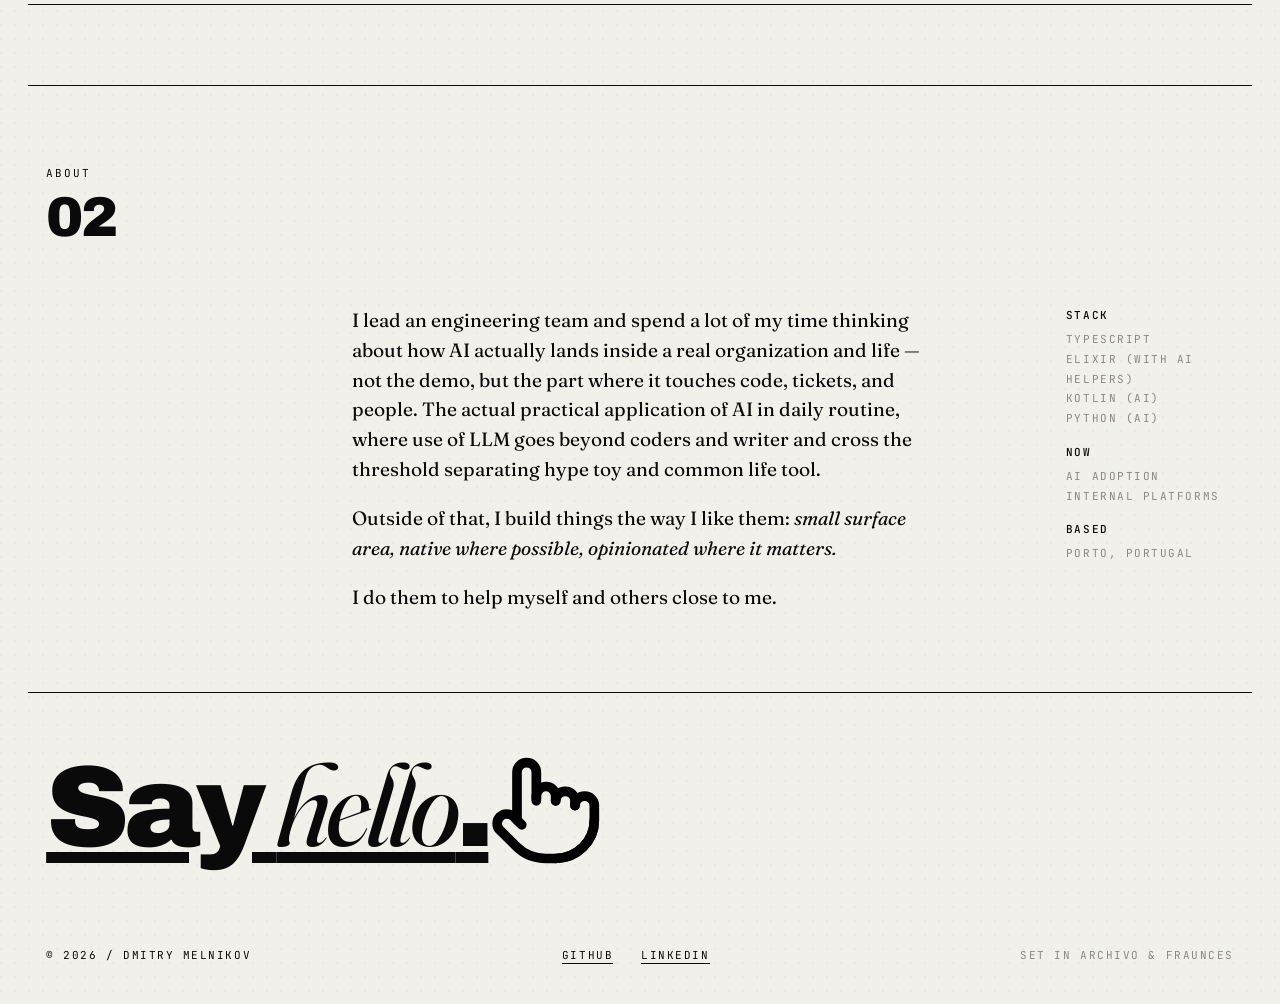
==== commit fa88f3d7: "v3 Janus" ====
--- a/index.html
+++ b/index.html
@@ -16,7 +16,7 @@
 <span class="big">01</span> </div> <h2 class="sec-title">
 Enterprise-level software, AI tools, LLM Wikis, and a handful of <span class="soft">internal tools, personal experiments, and things built for the joy of
           it.</span> Here are some of personal ones:
-</h2> </div> <div class="projects"> <a class="project" href="/work/4th-circle-ims"> <div class="p-num">01</div> <div class="p-name">4th Circle IMS</div> <div class="p-desc">A comprehensive hybrid inventory management system featuring an Electron desktop workstation and a companion web viewer, linked via Google Drive sync.</div> <div class="p-meta"> <span> 2026 · Personal </span> <span>Electron · React · SQLite</span> </div> <div class="p-arrow">→</div> </a><a class="project" href="/work/atmocast"> <div class="p-num">02</div> <div class="p-name">AtmoCast</div> <div class="p-desc">A native Android media player that streams your music/audiobooks library directly from Google Drive, featuring offline playback.</div> <div class="p-meta"> <span> 2026 · Personal </span> <span>Kotlin · Compose · Media3</span> </div> <div class="p-arrow">→</div> </a><a class="project" href="/work/graph-editor"> <div class="p-num">03</div> <div class="p-name">Graph Editor</div> <div class="p-desc">A diagramming workstation supporting Mermaid and PlantUML, built with Vue.</div> <div class="p-meta"> <span> 2025 · Personal </span> <span>Vue · TS · Monaco Editor</span> </div> <div class="p-arrow">→</div> </a> </div> </section>  <section class="block"> <div class="sec-head"> <div class="sec-num">
+</h2> </div> <div class="projects"> <a class="project" href="/work/4th-circle-ims"> <div class="p-num">01</div> <div class="p-name">4th Circle IMS</div> <div class="p-desc">A comprehensive hybrid inventory management system featuring an Electron desktop workstation and a companion web viewer, linked via Google Drive sync.</div> <div class="p-meta"> <span> 2026 · Personal </span> <span>Electron · React · SQLite</span> </div> <div class="p-arrow">→</div> </a><a class="project" href="/work/atmocast"> <div class="p-num">02</div> <div class="p-name">AtmoCast</div> <div class="p-desc">A native Android media player that streams your music/audiobooks library directly from Google Drive, featuring offline playback.</div> <div class="p-meta"> <span> 2026 · Personal </span> <span>Kotlin · Compose · Media3</span> </div> <div class="p-arrow">→</div> </a><a class="project" href="/work/graph-editor"> <div class="p-num">03</div> <div class="p-name">Graph Editor</div> <div class="p-desc">A diagramming workstation supporting Mermaid and PlantUML, built with Vue.</div> <div class="p-meta"> <span> 2025 · Personal </span> <span>Vue · TS · Monaco Editor</span> </div> <div class="p-arrow">→</div> </a><a class="project" href="/work/janus"> <div class="p-num">04</div> <div class="p-name">Janus</div> <div class="p-desc">A specialized OpenAPI and AsyncAPI editor that provides a seamless, offline-capable environment for designing and visualizing APIs.</div> <div class="p-meta"> <span> 2026 · Personal </span> <span>TS · React · Monaco</span> </div> <div class="p-arrow">→</div> </a> </div> </section>  <section class="block"> <div class="sec-head"> <div class="sec-num">
 About
 <span class="big">02</span> </div> </div> <div class="about"> <div class="about-copy"> <p>
 I lead an engineering team and spend a lot of my time thinking about
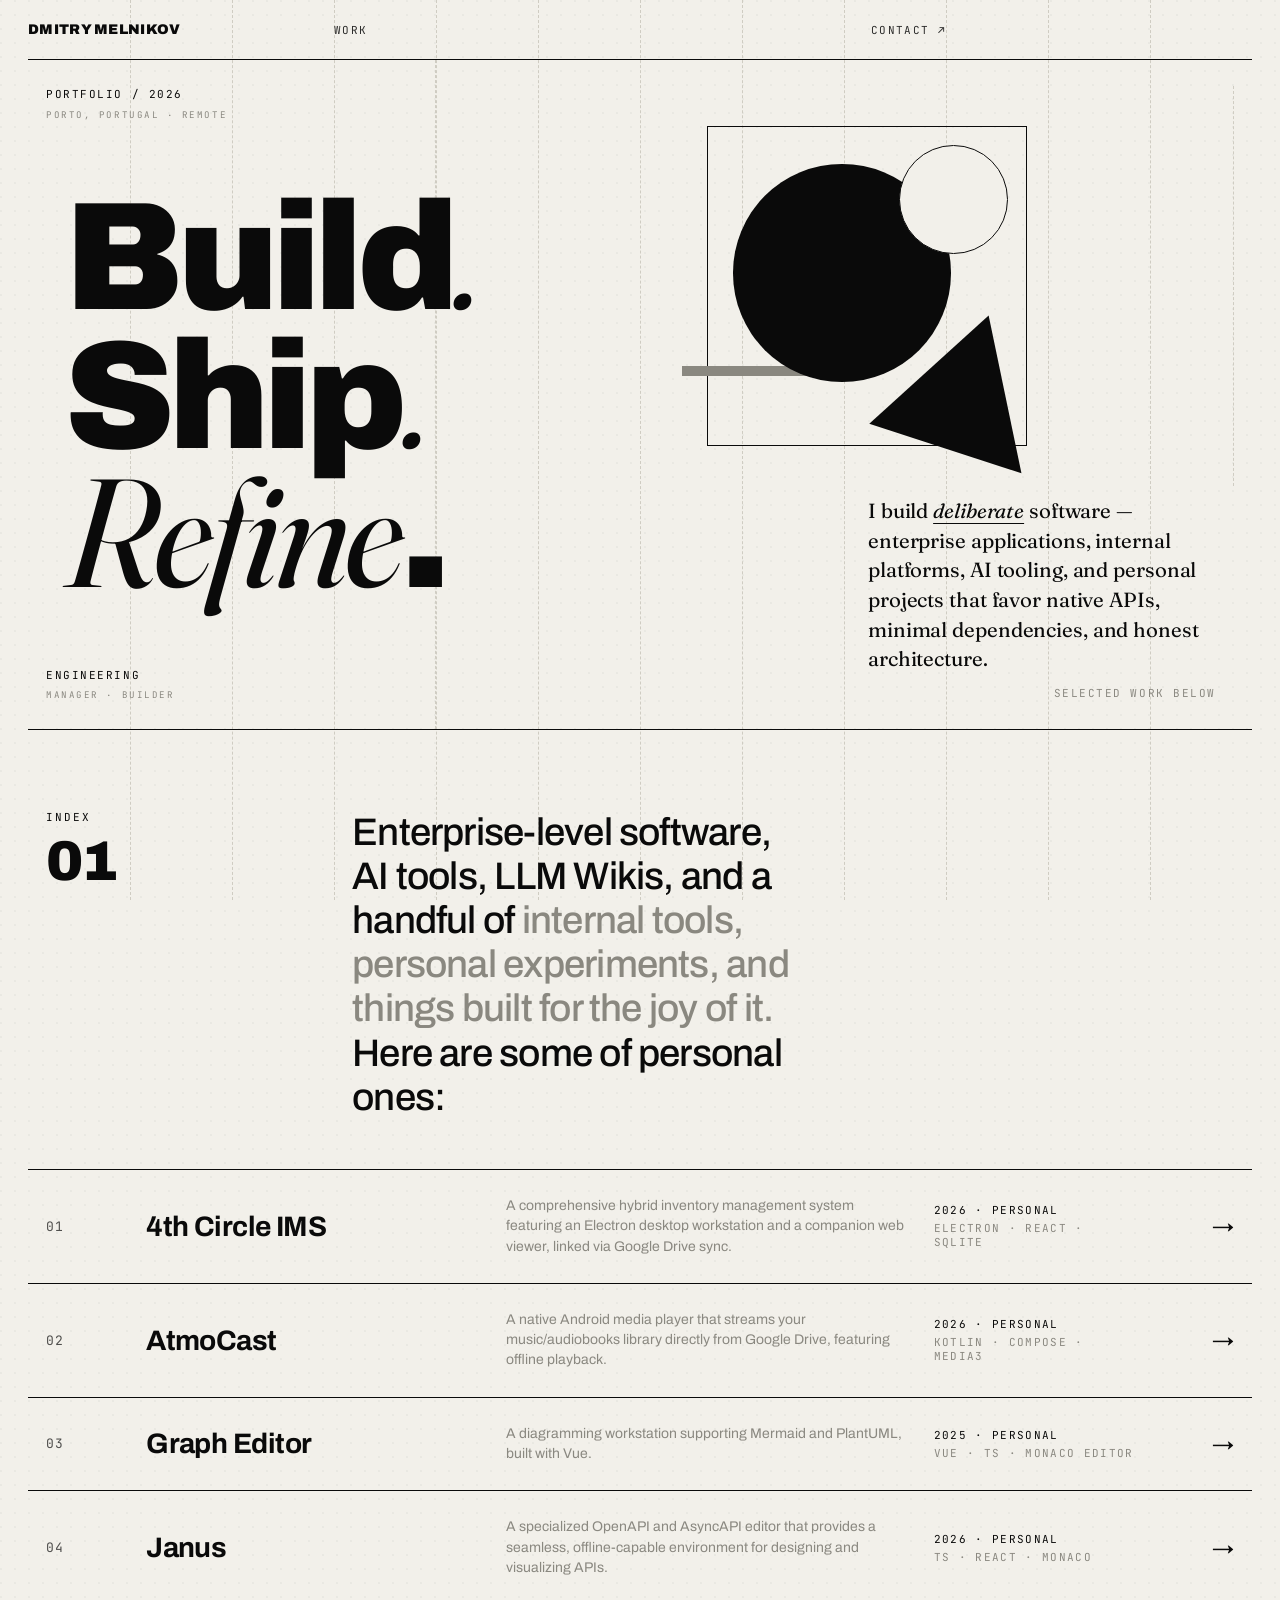
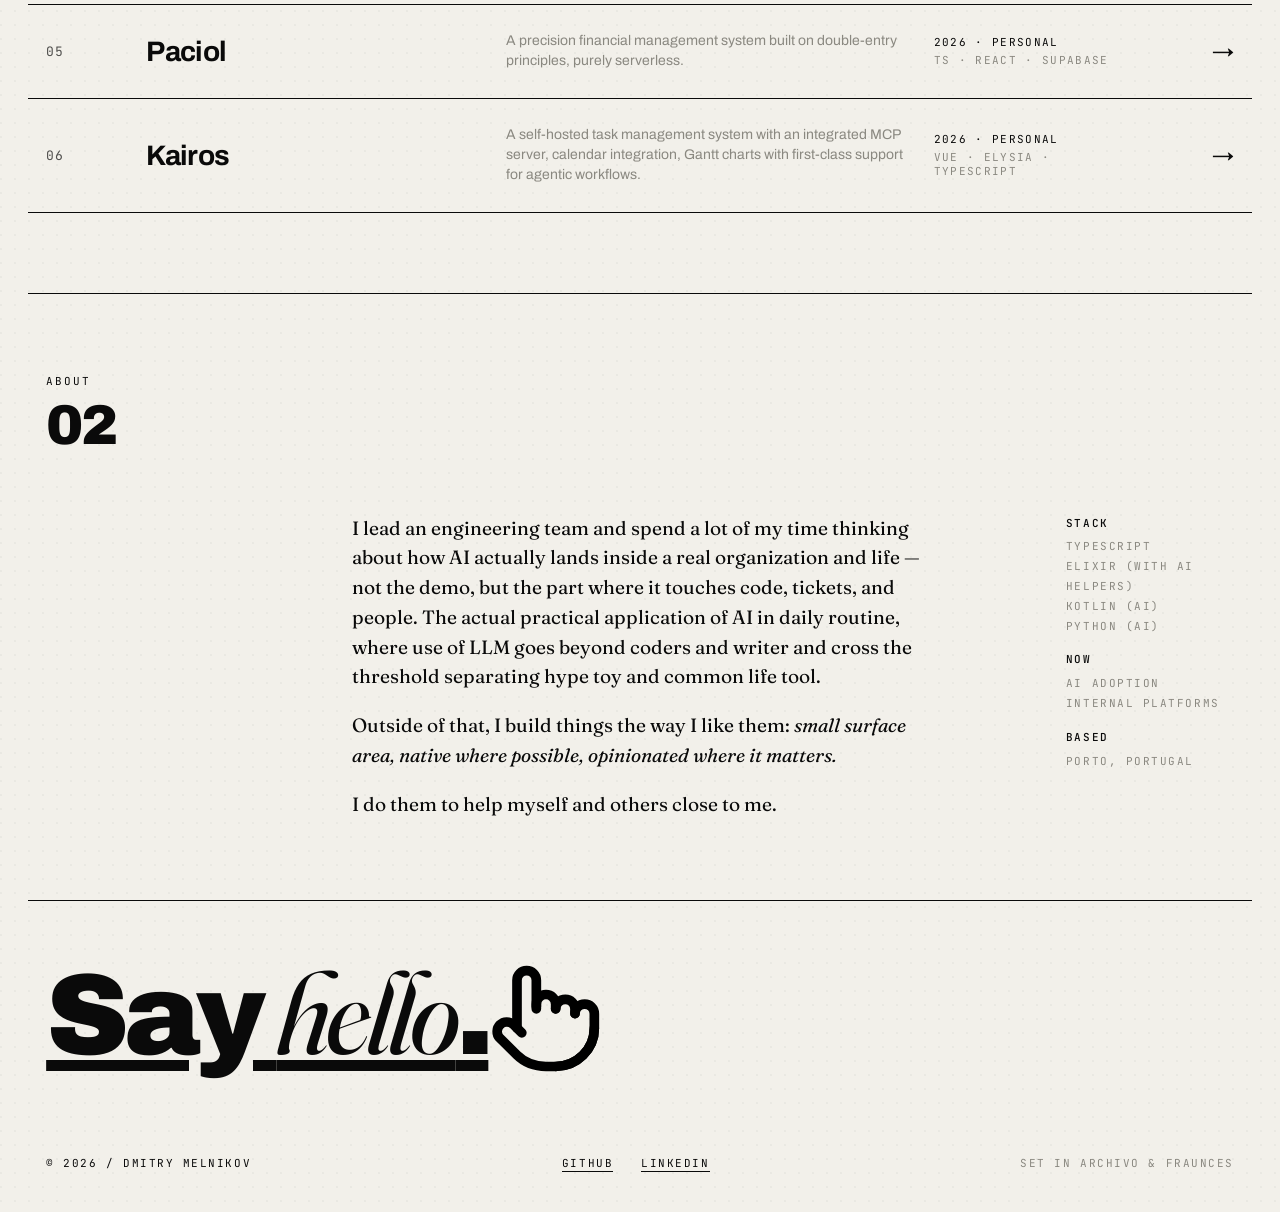
==== commit 7e2a64a1: "v3 Kairos + Paciol" ====
--- a/index.html
+++ b/index.html
@@ -16,7 +16,7 @@
 <span class="big">01</span> </div> <h2 class="sec-title">
 Enterprise-level software, AI tools, LLM Wikis, and a handful of <span class="soft">internal tools, personal experiments, and things built for the joy of
           it.</span> Here are some of personal ones:
-</h2> </div> <div class="projects"> <a class="project" href="/work/4th-circle-ims"> <div class="p-num">01</div> <div class="p-name">4th Circle IMS</div> <div class="p-desc">A comprehensive hybrid inventory management system featuring an Electron desktop workstation and a companion web viewer, linked via Google Drive sync.</div> <div class="p-meta"> <span> 2026 · Personal </span> <span>Electron · React · SQLite</span> </div> <div class="p-arrow">→</div> </a><a class="project" href="/work/atmocast"> <div class="p-num">02</div> <div class="p-name">AtmoCast</div> <div class="p-desc">A native Android media player that streams your music/audiobooks library directly from Google Drive, featuring offline playback.</div> <div class="p-meta"> <span> 2026 · Personal </span> <span>Kotlin · Compose · Media3</span> </div> <div class="p-arrow">→</div> </a><a class="project" href="/work/graph-editor"> <div class="p-num">03</div> <div class="p-name">Graph Editor</div> <div class="p-desc">A diagramming workstation supporting Mermaid and PlantUML, built with Vue.</div> <div class="p-meta"> <span> 2025 · Personal </span> <span>Vue · TS · Monaco Editor</span> </div> <div class="p-arrow">→</div> </a><a class="project" href="/work/janus"> <div class="p-num">04</div> <div class="p-name">Janus</div> <div class="p-desc">A specialized OpenAPI and AsyncAPI editor that provides a seamless, offline-capable environment for designing and visualizing APIs.</div> <div class="p-meta"> <span> 2026 · Personal </span> <span>TS · React · Monaco</span> </div> <div class="p-arrow">→</div> </a> </div> </section>  <section class="block"> <div class="sec-head"> <div class="sec-num">
+</h2> </div> <div class="projects"> <a class="project" href="/work/4th-circle-ims"> <div class="p-num">01</div> <div class="p-name">4th Circle IMS</div> <div class="p-desc">A comprehensive hybrid inventory management system featuring an Electron desktop workstation and a companion web viewer, linked via Google Drive sync.</div> <div class="p-meta"> <span> 2026 · Personal </span> <span>Electron · React · SQLite</span> </div> <div class="p-arrow">→</div> </a><a class="project" href="/work/atmocast"> <div class="p-num">02</div> <div class="p-name">AtmoCast</div> <div class="p-desc">A native Android media player that streams your music/audiobooks library directly from Google Drive, featuring offline playback.</div> <div class="p-meta"> <span> 2026 · Personal </span> <span>Kotlin · Compose · Media3</span> </div> <div class="p-arrow">→</div> </a><a class="project" href="/work/graph-editor"> <div class="p-num">03</div> <div class="p-name">Graph Editor</div> <div class="p-desc">A diagramming workstation supporting Mermaid and PlantUML, built with Vue.</div> <div class="p-meta"> <span> 2025 · Personal </span> <span>Vue · TS · Monaco Editor</span> </div> <div class="p-arrow">→</div> </a><a class="project" href="/work/janus"> <div class="p-num">04</div> <div class="p-name">Janus</div> <div class="p-desc">A specialized OpenAPI and AsyncAPI editor that provides a seamless, offline-capable environment for designing and visualizing APIs.</div> <div class="p-meta"> <span> 2026 · Personal </span> <span>TS · React · Monaco</span> </div> <div class="p-arrow">→</div> </a><a class="project" href="/work/paciol"> <div class="p-num">05</div> <div class="p-name">Paciol</div> <div class="p-desc">A precision financial management system built on double-entry principles, purely serverless.</div> <div class="p-meta"> <span> 2026 · Personal </span> <span>TS · React · Supabase</span> </div> <div class="p-arrow">→</div> </a><a class="project" href="/work/kairos"> <div class="p-num">06</div> <div class="p-name">Kairos</div> <div class="p-desc">A self-hosted task management system with an integrated MCP server, calendar integration, Gantt charts with first-class support for agentic workflows.</div> <div class="p-meta"> <span> 2026 · Personal </span> <span>Vue · Elysia · TypeScript</span> </div> <div class="p-arrow">→</div> </a> </div> </section>  <section class="block"> <div class="sec-head"> <div class="sec-num">
 About
 <span class="big">02</span> </div> </div> <div class="about"> <div class="about-copy"> <p>
 I lead an engineering team and spend a lot of my time thinking about
